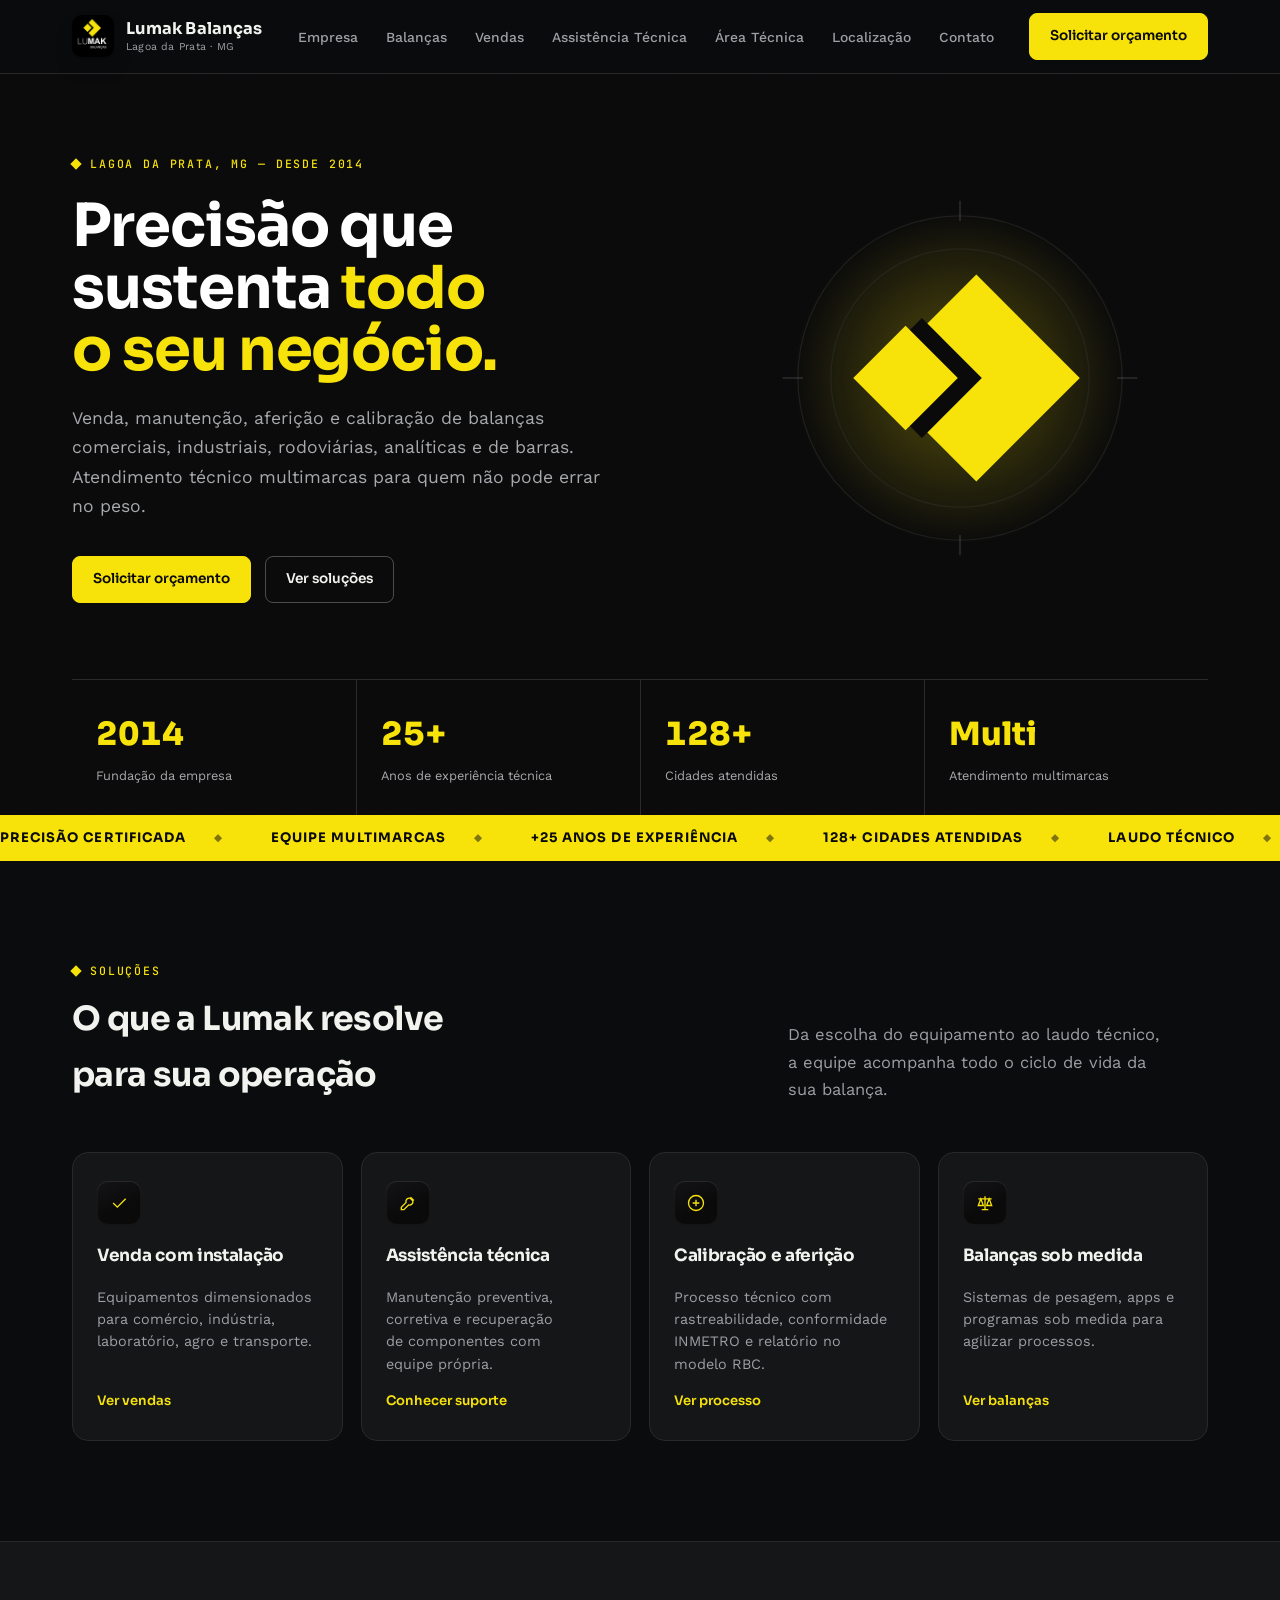
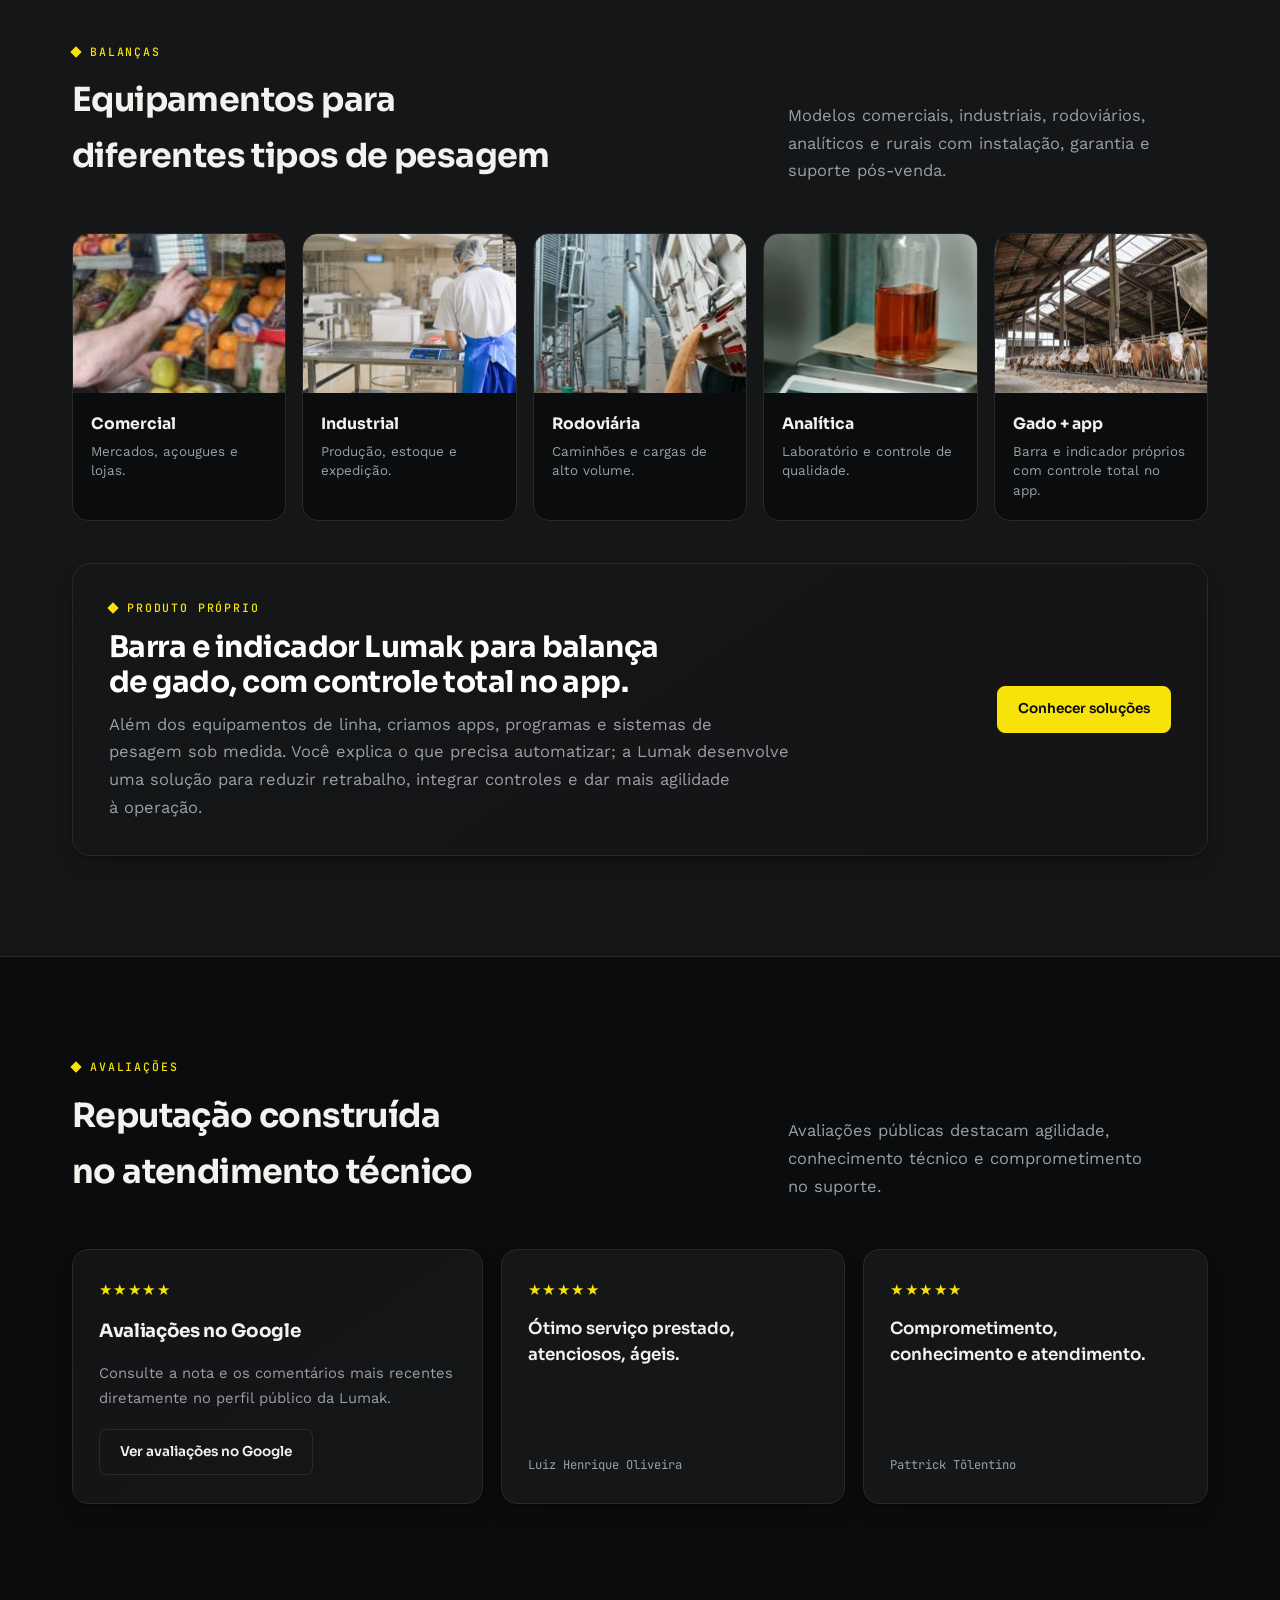
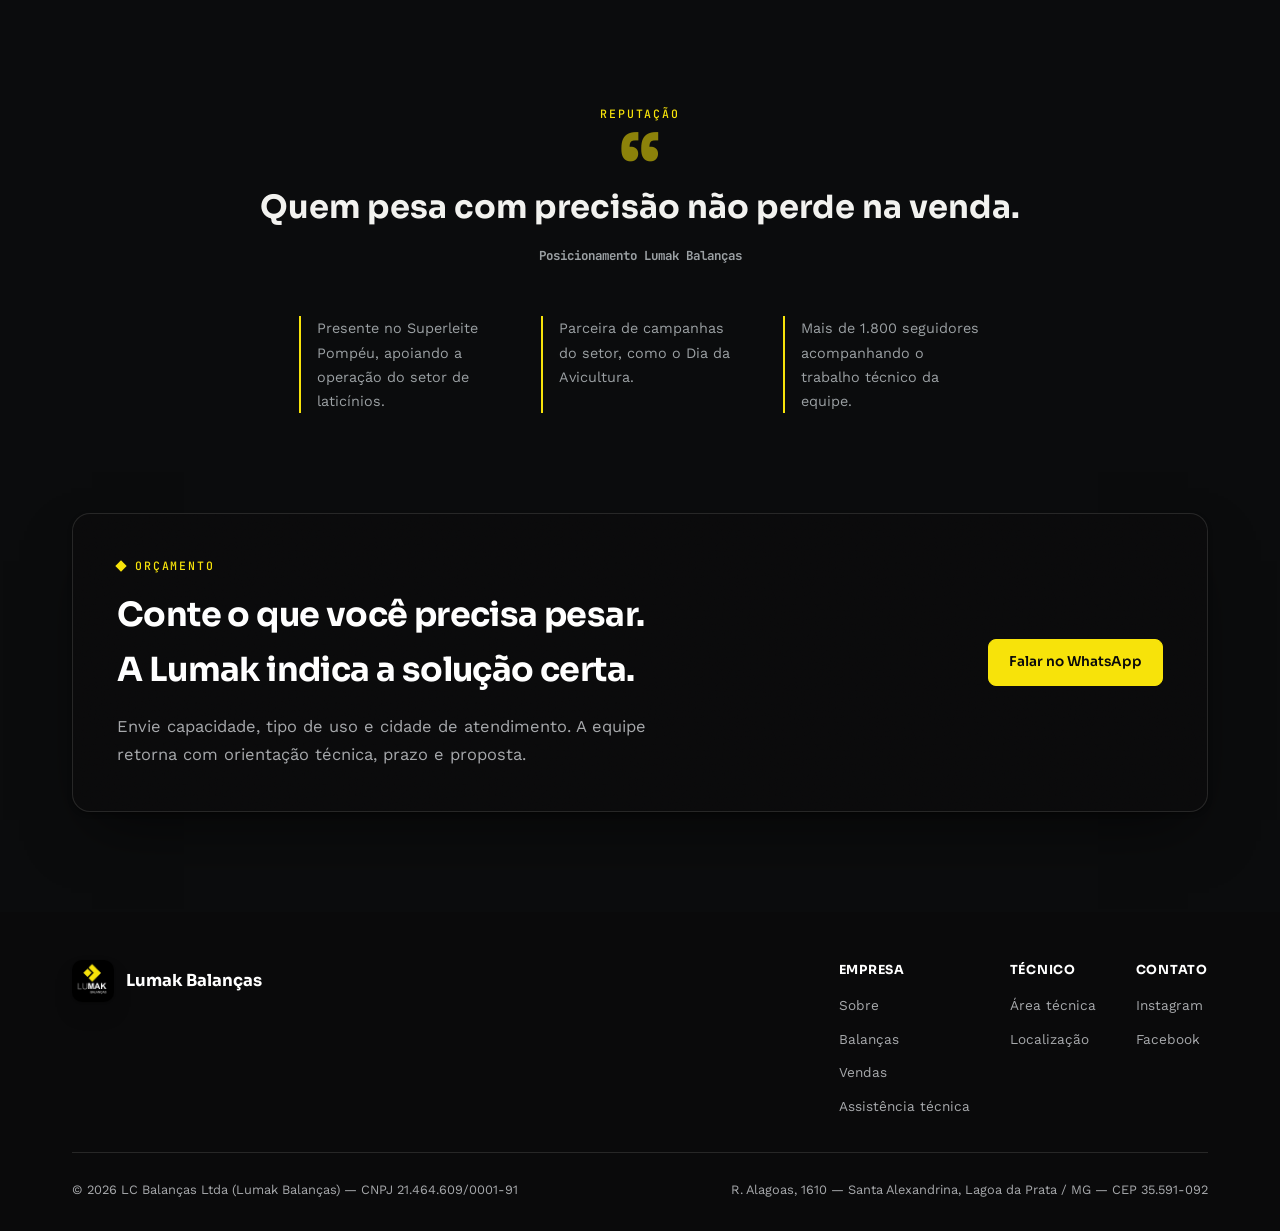
==== index.html @ 2cc25a33 "Initial Lumak website" ====
<!DOCTYPE html>
<html lang="pt-BR">
<head>
<meta charset="UTF-8">
<meta name="viewport" content="width=device-width, initial-scale=1">
<title>Lumak Balanças — Venda e assistência técnica</title>
<meta name="description" content="Venda, manutenção, aferição e calibração de balanças comerciais, industriais, rodoviárias e analíticas. Equipe multimarcas com mais de 25 anos de experiência técnica.">
<link rel="canonical" href="https://lumakbalancas.com/">
<meta property="og:type" content="website">
<meta property="og:title" content="Lumak Balanças — Venda e assistência técnica">
<meta property="og:description" content="Balanças comerciais, industriais, rodoviárias, analíticas e de barras com venda, manutenção, aferição e calibração em Lagoa da Prata e região.">
<meta property="og:image" content="https://lumakbalancas.com/assets/img/logo.jpg">
<link rel="preconnect" href="https://fonts.googleapis.com">
<link rel="preconnect" href="https://fonts.gstatic.com" crossorigin>
<link href="https://fonts.googleapis.com/css2?family=Sora:wght@500;600;700;800&family=Work+Sans:wght@400;500;600&family=JetBrains+Mono:wght@400;500&display=swap" rel="stylesheet">
<link rel="icon" type="image/png" sizes="32x32" href="assets/img/favicon-32.png">
<link rel="apple-touch-icon" sizes="180x180" href="assets/img/favicon-180.png">
<link rel="stylesheet" href="assets/css/style.css">
<script type="application/ld+json">
{
  "@context": "https://schema.org",
  "@type": "LocalBusiness",
  "name": "Lumak Balanças",
  "legalName": "LC Balanças Ltda",
  "url": "https://lumakbalancas.com/",
  "image": "https://lumakbalancas.com/assets/img/logo.jpg",
  "telephone": "+55-37-3261-6321",
  "email": "atendimento@lumakbalancas.com",
  "address": {
    "@type": "PostalAddress",
    "streetAddress": "Rua Alagoas, 1610",
    "addressLocality": "Lagoa da Prata",
    "addressRegion": "MG",
    "postalCode": "35591-092",
    "addressCountry": "BR"
  },
  "areaServed": "Minas Gerais",
  "sameAs": [
    "https://www.instagram.com/lumakbalancas/",
    "https://www.facebook.com/lumakbalancas/"
  ]
}
</script>
</head>
<body>
<header>
  <div class="nav-row">
    <a class="brand" href="index.html">
      <span class="logo-badge"><img src="assets/img/logo.jpg" alt="Logo Lumak Balanças"></span>
      <span class="brand-text">Lumak Balanças<small>Lagoa da Prata · MG</small></span>
    </a>
    <nav><ul>
      <li><a href="empresa.html">Empresa</a></li>
      <li><a href="balancas.html">Balanças</a></li>
      <li><a href="vendas.html">Vendas</a></li>
      <li><a href="assistencia-tecnica.html">Assistência Técnica</a></li>
      <li><a href="area-tecnica.html">Área Técnica</a></li>
      <li><a href="localizacao.html">Localização</a></li>
      <li><a href="contato.html">Contato</a></li>
    </ul></nav>
    <a class="btn btn-yellow" href="https://wa.me/5537999948194?text=Ol%C3%A1%2C%20gostaria%20de%20solicitar%20um%20or%C3%A7amento%20com%20a%20Lumak%20Balan%C3%A7as." target="_blank" rel="noopener">Solicitar orçamento</a>
    <button type="button" class="navtoggle" id="navtoggle" aria-label="Abrir menu" aria-expanded="false"><span></span><span></span><span></span></button>
  </div>
  <div class="mobile-panel" id="mobilePanel">
    <ul>
      <li><a href="empresa.html">Empresa</a></li>
      <li><a href="balancas.html">Balanças</a></li>
      <li><a href="vendas.html">Vendas</a></li>
      <li><a href="assistencia-tecnica.html">Assistência Técnica</a></li>
      <li><a href="area-tecnica.html">Área Técnica</a></li>
      <li><a href="localizacao.html">Localização</a></li>
      <li><a href="contato.html">Contato</a></li>
      <li><a class="btn btn-yellow" href="https://wa.me/5537999948194?text=Ol%C3%A1%2C%20gostaria%20de%20solicitar%20um%20or%C3%A7amento%20com%20a%20Lumak%20Balan%C3%A7as." target="_blank" rel="noopener">Solicitar orçamento</a></li>
    </ul>
  </div>
</header>
<main>
<section class="hero">
    <div class="wrap hero-grid">
      <div class="reveal in">
        <div class="eyebrow on-black"><span class="chip"></span>Lagoa da Prata, MG — desde 2014</div>
        <h1>Precisão que sustenta <span class="accent">todo o seu negócio.</span></h1>
        <p>Venda, manutenção, aferição e calibração de balanças comerciais, industriais, rodoviárias, analíticas e de barras. Atendimento técnico multimarcas para quem não pode errar no peso.</p>
        <div class="hero-actions">
          <a class="btn btn-yellow" href="https://wa.me/5537999948194?text=Ol%C3%A1%2C%20gostaria%20de%20solicitar%20um%20or%C3%A7amento%20com%20a%20Lumak%20Balan%C3%A7as." target="_blank" rel="noopener">Solicitar orçamento</a>
          <a class="btn btn-ghost-invert" href="#solucoes">Ver soluções</a>
        </div>
      </div>
      <div class="hero-mark reveal in" aria-hidden="true">
        <svg viewBox="0 0 300 300" xmlns="http://www.w3.org/2000/svg">
          <g class="rot" opacity="0.5">
            <circle cx="150" cy="150" r="128" fill="none" stroke="rgba(242,242,239,0.16)" stroke-width="1"/>
            <circle cx="150" cy="150" r="102" fill="none" stroke="rgba(242,242,239,0.1)" stroke-width="1"/>
            <g stroke="rgba(242,242,239,0.35)" stroke-width="1">
              <line x1="150" y1="10" x2="150" y2="26"/>
              <line x1="150" y1="274" x2="150" y2="290"/>
              <line x1="10" y1="150" x2="26" y2="150"/>
              <line x1="274" y1="150" x2="290" y2="150"/>
            </g>
          </g>
          <g transform="translate(150,150) scale(0.86)">
            <g transform="translate(15,0) rotate(45) translate(-67.15,-67.15)">
              <rect width="134.3" height="134.3" fill="var(--brand-yellow)"/>
            </g>
            <g transform="translate(-35,0) rotate(45) translate(-38.9,-38.9)">
              <rect width="77.8" height="77.8" fill="var(--brand-black)"/>
            </g>
            <g transform="translate(-50,0) rotate(45) translate(-33.95,-33.95)">
              <rect width="67.9" height="67.9" fill="var(--brand-yellow)"/>
            </g>
          </g>
        </svg>
      </div>
    </div>
    <div class="wrap">
      <div class="stat-strip reveal in stagger">
        <div><div class="stat-num mono" data-count="2014" data-format="year">2014</div><div class="stat-label">Fundação da empresa</div></div>
        <div><div class="stat-num mono"><span data-count="25">25</span>+</div><div class="stat-label">Anos de experiência técnica</div></div>
        <div><div class="stat-num mono"><span data-count="128">128</span>+</div><div class="stat-label">Cidades atendidas</div></div>
        <div><div class="stat-num mono">Multi</div><div class="stat-label">Atendimento multimarcas</div></div>
      </div>
    </div>
  </section>
<div class="ticker-wrap" aria-hidden="true">
    <div class="ticker-track">
      <span>Precisão certificada</span><span>Equipe multimarcas</span><span>+25 anos de experiência</span><span>128+ cidades atendidas</span><span>Laudo técnico</span>
      <span>Precisão certificada</span><span>Equipe multimarcas</span><span>+25 anos de experiência</span><span>128+ cidades atendidas</span><span>Laudo técnico</span>
    </div>
  </div>

<section class="home-services" id="solucoes">
    <div class="wrap">
      <div class="section-head reveal">
        <div>
          <div class="eyebrow"><span class="chip"></span>Soluções</div>
          <h2>O que a Lumak resolve para sua operação</h2>
        </div>
        <p>Da escolha do equipamento ao laudo técnico, a equipe acompanha todo o ciclo de vida da sua balança.</p>
      </div>
      <div class="solution-grid stagger">
        <a class="solution-card reveal" style="--i:0" href="vendas.html">
          <div class="icon-tile"><svg viewBox="0 0 24 24" fill="none" stroke="currentColor" stroke-width="1.6"><path d="M5 12l5 5L20 7"/></svg></div>
          <h3>Venda com instalação</h3>
          <p>Equipamentos dimensionados para comércio, indústria, laboratório, agro e transporte.</p>
          <span>Ver vendas</span>
        </a>
        <a class="solution-card reveal" style="--i:1" href="assistencia-tecnica.html">
          <div class="icon-tile"><svg viewBox="0 0 24 24" fill="none" stroke="currentColor" stroke-width="1.6"><path d="M14.7 6.3a4 4 0 00-5 5L4 17v3h3l5.7-5.7a4 4 0 005-5z"/><path d="M15 5l4 4"/></svg></div>
          <h3>Assistência técnica</h3>
          <p>Manutenção preventiva, corretiva e recuperação de componentes com equipe própria.</p>
          <span>Conhecer suporte</span>
        </a>
        <a class="solution-card reveal" style="--i:2" href="area-tecnica.html">
          <div class="icon-tile"><svg viewBox="0 0 24 24" fill="none" stroke="currentColor" stroke-width="1.6"><circle cx="12" cy="12" r="9"/><path d="M8 12h8M12 8v8"/></svg></div>
          <h3>Calibração e aferição</h3>
          <p>Processo técnico com rastreabilidade, conformidade INMETRO e relatório no modelo RBC.</p>
          <span>Ver processo</span>
        </a>
        <a class="solution-card reveal" style="--i:3" href="balancas.html">
          <div class="icon-tile"><svg viewBox="0 0 24 24" fill="none" stroke="currentColor" stroke-width="1.6"><path d="M4 7h16M7 7l-3 8h6L7 7zm10 0l-3 8h6l-3-8z"/><path d="M12 4v16M8 20h8"/></svg></div>
          <h3>Balanças sob medida</h3>
          <p>Sistemas de pesagem, apps e programas sob medida para agilizar processos.</p>
          <span>Ver balanças</span>
        </a>
      </div>
    </div>
  </section>

  <section class="featured-home">
    <div class="wrap">
      <div class="section-head reveal">
        <div>
          <div class="eyebrow"><span class="chip"></span>Balanças</div>
          <h2>Equipamentos para diferentes tipos de pesagem</h2>
        </div>
        <p>Modelos comerciais, industriais, rodoviários, analíticos e rurais com instalação, garantia e suporte pós-venda.</p>
      </div>
      <div class="home-product-grid stagger">
        <a class="mini-product reveal" style="--i:0" href="balancas.html">
          <img src="assets/img/thumb-comercial.jpg" alt="Balança comercial em uso">
          <strong>Comercial</strong>
          <span>Mercados, açougues e lojas.</span>
        </a>
        <a class="mini-product reveal" style="--i:1" href="balancas.html">
          <img src="assets/img/thumb-industrial.jpg" alt="Balança industrial em linha de produção">
          <strong>Industrial</strong>
          <span>Produção, estoque e expedição.</span>
        </a>
        <a class="mini-product reveal" style="--i:2" href="balancas.html">
          <img src="assets/img/thumb-rodoviaria.jpg" alt="Caminhão em área de pesagem">
          <strong>Rodoviária</strong>
          <span>Caminhões e cargas de alto volume.</span>
        </a>
        <a class="mini-product reveal" style="--i:3" href="balancas.html">
          <img src="assets/img/thumb-analitica.jpg" alt="Balança analítica de precisão em laboratório">
          <strong>Analítica</strong>
          <span>Laboratório e controle de qualidade.</span>
        </a>
        <a class="mini-product reveal" style="--i:4" href="balancas.html">
          <img src="assets/img/thumb-pecuaria.jpg" alt="Curral com gado para manejo de pesagem">
          <strong>Gado + app</strong>
          <span>Barra e indicador próprios com controle total no app.</span>
        </a>
      </div>
      <div class="custom-callout reveal">
        <div>
          <div class="eyebrow"><span class="chip"></span>Produto próprio</div>
          <h3>Barra e indicador Lumak para balança de gado, com controle total no app.</h3>
          <p>Além dos equipamentos de linha, criamos apps, programas e sistemas de pesagem sob medida. Você explica o que precisa automatizar; a Lumak desenvolve uma solução para reduzir retrabalho, integrar controles e dar mais agilidade à operação.</p>
        </div>
        <a class="btn btn-yellow" href="balancas.html">Conhecer soluções</a>
      </div>
    </div>
  </section>

  <section class="reviews" id="avaliacoes">
    <div class="wrap">
      <div class="section-head reveal">
        <div>
          <div class="eyebrow"><span class="chip"></span>Avaliações</div>
          <h2>Reputação construída no atendimento técnico</h2>
        </div>
        <p>Avaliações públicas destacam agilidade, conhecimento técnico e comprometimento no suporte.</p>
      </div>
      <div class="review-grid stagger">
        <article class="review-card review-summary reveal" style="--i:0">
          <div class="stars" role="img" aria-label="Cinco estrelas">★★★★★</div>
          <h3>Avaliações no Google</h3>
          <p>Consulte a nota e os comentários mais recentes diretamente no perfil público da Lumak.</p>
          <a class="btn btn-ghost" href="https://www.google.com/search?q=lumak+balan%C3%A7as#lrd=0x94b379552a706595:0x15a1034eb6c19353,1,,,," target="_blank" rel="noopener">Ver avaliações no Google</a>
        </article>
        <article class="review-card reveal" style="--i:1">
          <div class="stars" aria-hidden="true">★★★★★</div>
          <blockquote>Ótimo serviço prestado, atenciosos, ágeis.</blockquote>
          <cite>Luiz Henrique Oliveira</cite>
        </article>
        <article class="review-card reveal" style="--i:2">
          <div class="stars" aria-hidden="true">★★★★★</div>
          <blockquote>Comprometimento, conhecimento e atendimento.</blockquote>
          <cite>Pattrick Tôlentino</cite>
        </article>
      </div>
    </div>
  </section>

  <section class="proof">
    <div class="wrap reveal">
      <div class="eyebrow centered">Reputação</div>
      <span class="quote-mark">&ldquo;</span>
      <blockquote>Quem pesa com precisão não perde na venda.<cite>Posicionamento Lumak Balanças</cite></blockquote>
      <div class="proof-facts">
        <div>Presente no Superleite Pompéu, apoiando a operação do setor de laticínios.</div>
        <div>Parceira de campanhas do setor, como o Dia da Avicultura.</div>
        <div>Mais de 1.800 seguidores acompanhando o trabalho técnico da equipe.</div>
      </div>
    </div>
  </section>

  <section class="home-cta">
    <div class="wrap">
      <div class="cta-panel reveal">
        <div>
          <div class="eyebrow on-black"><span class="chip"></span>Orçamento</div>
          <h2>Conte o que você precisa pesar. A Lumak indica a solução certa.</h2>
          <p>Envie capacidade, tipo de uso e cidade de atendimento. A equipe retorna com orientação técnica, prazo e proposta.</p>
        </div>
        <a class="btn btn-yellow" href="https://wa.me/5537999948194?text=Ol%C3%A1%2C%20gostaria%20de%20solicitar%20um%20or%C3%A7amento%20com%20a%20Lumak%20Balan%C3%A7as." target="_blank" rel="noopener">Falar no WhatsApp</a>
      </div>
    </div>
  </section>
</main>
<footer>
  <div class="wrap">
    <div class="foot-top">
      <div class="foot-brand">
        <span class="logo-badge"><img src="assets/img/logo.jpg" alt="Logo Lumak Balanças"></span>
        <span>Lumak Balanças</span>
      </div>
      <div class="foot-links">
        <div><strong>Empresa</strong><a href="empresa.html">Sobre</a><a href="balancas.html">Balanças</a><a href="vendas.html">Vendas</a><a href="assistencia-tecnica.html">Assistência técnica</a></div>
        <div><strong>Técnico</strong><a href="area-tecnica.html">Área técnica</a><a href="localizacao.html">Localização</a></div>
        <div><strong>Contato</strong><a href="https://www.instagram.com/lumakbalancas/" target="_blank" rel="noopener">Instagram</a><a href="https://www.facebook.com/lumakbalancas/" target="_blank" rel="noopener">Facebook</a></div>
      </div>
    </div>
    <div class="foot-row">
      <span>© 2026 LC Balanças Ltda (Lumak Balanças) — CNPJ 21.464.609/0001-91</span>
      <span>R. Alagoas, 1610 — Santa Alexandrina, Lagoa da Prata / MG — CEP 35.591-092</span>
    </div>
  </div>
</footer>
<script src="assets/js/main.js"></script>
</body>
</html>
---- assets/css/style.css ----
:root{
    --bg:#0B0C0D;
    --surface:#151618;
    --ink:#F2F2EF;
    --muted:#9BA0A3;
    --line:#28292B;
    --yellow-ink:#F7E30A;
    --brand-black:#0A0A0B;
    --brand-black-2:#141416;
    --brand-black-3:#1C1D20;
    --brand-yellow:#F7E30A;
    --on-black:#F2F2EF;
    --on-black-muted:#A7A9AC;
    --ok:#6FC796;
    --shadow: 0 1px 2px rgba(0,0,0,0.3), 0 12px 28px -14px rgba(0,0,0,0.5);
    --shadow-lg: 0 2px 4px rgba(0,0,0,0.35), 0 28px 60px -20px rgba(0,0,0,0.6);
    color-scheme: dark;
  }
  /* Tema fixo em escuro por escolha de marca — não adapta ao modo claro do sistema. */
  *{box-sizing:border-box;}
  html{ scroll-behavior:smooth; }
  body{ margin:0; background:var(--bg); color:var(--ink); font-family:"Work Sans",Arial,sans-serif; font-size:16.5px; line-height:1.68; -webkit-font-smoothing:antialiased; text-rendering:optimizeLegibility; }
  h1,h2,h3{ font-family:"Sora",Arial,sans-serif; font-weight:700; margin:0; text-wrap:balance; letter-spacing:-0.018em; }
  p{ text-wrap:pretty; }
  a{ color:inherit; }
  img{ max-width:100%; display:block; }
  ::selection{ background:var(--brand-yellow); color:var(--brand-black); }
  :focus-visible{ outline:2px solid var(--brand-yellow); outline-offset:3px; border-radius:2px; }
  ::-webkit-scrollbar{ width:11px; height:11px; }
  ::-webkit-scrollbar-track{ background:var(--bg); }
  ::-webkit-scrollbar-thumb{ background:var(--line); border-radius:999px; border:2.5px solid var(--bg); }
  ::-webkit-scrollbar-thumb:hover{ background:var(--muted); }
  html{ scrollbar-color:var(--line) var(--bg); scrollbar-width:thin; }
  .wrap{ max-width:1200px; margin:0 auto; padding:0 32px; }
  .mono{ font-family:"JetBrains Mono",monospace; font-variant-numeric:tabular-nums; }
  .eyebrow{ font-family:"JetBrains Mono"; font-size:0.72rem; letter-spacing:0.16em; text-transform:uppercase; color:var(--yellow-ink); font-weight:500; display:flex; align-items:center; gap:10px; }
  .eyebrow.on-black{ color:var(--brand-yellow); }
  .eyebrow .chip{ width:8px; height:8px; background:currentColor; transform:rotate(45deg); display:inline-block; flex:none; }
  section[id]{ scroll-margin-top:88px; }

  /* reveal-on-scroll */
  .reveal{ opacity:0; transform:translateY(22px); transition:opacity .7s cubic-bezier(.16,.8,.24,1), transform .7s cubic-bezier(.16,.8,.24,1); }
  .reveal.in{ opacity:1; transform:none; }
  .stagger > *{ transition-delay:calc(var(--i,0) * 70ms); }
  @media (prefers-reduced-motion: reduce){
    html{ scroll-behavior:auto; }
    .reveal{ opacity:1; transform:none; transition:none; }
  }

  .icon-tile{ width:44px; height:44px; border-radius:11px; background:linear-gradient(155deg, var(--brand-black-2), var(--brand-black) 60%); box-shadow:inset 0 1px 0 rgba(255,255,255,0.06), inset 0 0 0 1px rgba(255,255,255,0.04); display:flex; align-items:center; justify-content:center; flex:none; transition:transform .25s cubic-bezier(.16,.8,.24,1), box-shadow .25s ease; }
  .icon-tile svg{ width:20px; height:20px; color:var(--brand-yellow); }
  .icon-tile.on-black{ background:rgba(247,227,10,0.13); }
  .icon-tile.on-black svg{ color:var(--brand-yellow); }

  .logo-badge{ width:42px; height:42px; border-radius:10px; background:var(--brand-black); display:flex; align-items:center; justify-content:center; flex:none; overflow:hidden; box-shadow:var(--shadow); }
  .logo-badge img{ width:100%; height:100%; object-fit:cover; }

  header{ position:sticky; top:0; z-index:50; background:color-mix(in srgb, var(--bg) 86%, transparent); backdrop-filter: blur(12px); border-bottom:1px solid var(--line); }
  .nav-row{ display:flex; align-items:center; justify-content:space-between; padding:13px 32px; max-width:1200px; margin:0 auto; gap:24px; }
  .brand{ display:flex; align-items:center; gap:12px; text-decoration:none; }
  .brand-text{ font-family:"Sora"; font-weight:700; font-size:1.02rem; letter-spacing:0.005em; color:var(--ink); line-height:1.15; }
  .brand-text small{ display:block; font-family:"Work Sans"; font-weight:400; font-size:0.66rem; color:var(--muted); letter-spacing:0.02em; margin-top:2px; }
  nav ul{ list-style:none; display:flex; gap:28px; margin:0; padding:0; }
  nav a{ text-decoration:none; font-size:0.87rem; font-weight:500; color:var(--muted); position:relative; padding:4px 0; }
  nav a::after{ content:""; position:absolute; left:0; right:100%; bottom:0; height:1.5px; background:var(--brand-yellow); transition:right .25s cubic-bezier(.16,.8,.24,1); }
  nav a:hover{ color:var(--ink); }
  nav a:hover::after{ right:0; }
  nav a[aria-current="page"]{ color:var(--ink); }
  nav a[aria-current="page"]::after{ right:0; }
  .btn{ position:relative; font-family:"Sora"; font-weight:600; font-size:0.85rem; padding:11px 20px; border-radius:8px; border:1px solid var(--brand-black); background:var(--brand-black); color:var(--brand-yellow); text-decoration:none; display:inline-flex; align-items:center; gap:8px; overflow:hidden; transition:transform .2s cubic-bezier(.16,.8,.24,1), box-shadow .2s ease, filter .2s ease; }
  .btn:hover{ filter:brightness(1.15); box-shadow:var(--shadow-lg); transform:translateY(-1px); }
  .btn:active{ transform:translateY(0) scale(0.97); }
  .btn-yellow{ background:var(--brand-yellow); border-color:var(--brand-yellow); color:var(--brand-black); }
  .btn-yellow:hover{ filter:brightness(1.04); }
  .btn-ghost{ background:transparent; color:var(--ink); border-color:var(--line); }
  .btn-ghost:hover{ border-color:var(--muted); background:transparent; box-shadow:none; transform:none; }
  .btn-ghost-invert{ background:transparent; color:var(--on-black); border-color:rgba(242,242,239,0.28); }
  .btn-ghost-invert:hover{ border-color:var(--on-black); background:rgba(242,242,239,0.06); color:var(--on-black); box-shadow:none; }
  .navtoggle{ display:none; background:none; border:1px solid var(--line); border-radius:8px; padding:9px 10px; cursor:pointer; }
  .navtoggle span{ display:block; width:18px; height:1.5px; background:var(--ink); margin:4px 0; transition:transform .25s ease, opacity .25s ease; }
  .mobile-panel{ display:none; }

  /* hero */
  .hero{ background:var(--brand-black); color:var(--on-black); padding:80px 0 0; position:relative; overflow:hidden; }
  .hero::before{
    content:""; position:absolute; inset:0; opacity:0.05; mix-blend-mode:overlay; pointer-events:none;
    background-image:url("data:image/svg+xml,%3Csvg xmlns='http://www.w3.org/2000/svg' width='140' height='140'%3E%3Cfilter id='n'%3E%3CfeTurbulence type='fractalNoise' baseFrequency='0.85' numOctaves='2' stitchTiles='stitch'/%3E%3C/filter%3E%3Crect width='100%25' height='100%25' filter='url(%23n)'/%3E%3C/svg%3E");
  }
  .hero-grid{ display:grid; grid-template-columns:1.08fr 0.92fr; gap:56px; align-items:center; position:relative; z-index:2; }
  .hero h1{ color:#fff; font-size:clamp(2.4rem,4.8vw,3.7rem); line-height:1.05; margin:22px 0 22px; max-width:15ch; }
  .hero h1 .accent{ color:var(--brand-yellow); }
  .hero p{ max-width:50ch; color:var(--on-black-muted); font-size:1.1rem; }
  .hero-actions{ display:flex; gap:14px; margin-top:34px; flex-wrap:wrap; }

  .hero-mark{ position:relative; display:flex; align-items:center; justify-content:center; min-height:340px; }
  .hero-mark::before{
    content:""; position:absolute; width:70%; aspect-ratio:1; border-radius:50%;
    background:radial-gradient(circle, color-mix(in srgb, var(--brand-yellow) 32%, transparent) 0%, transparent 68%);
    filter:blur(6px);
  }
  .hero-mark svg{ position:relative; width:100%; max-width:380px; height:auto; }
  .hero-mark .rot{ animation:spin 90s linear infinite; transform-origin:150px 150px; }
  @media (prefers-reduced-motion: reduce){ .hero-mark .rot{ animation:none; } }
  @keyframes spin{ to{ transform:rotate(360deg); } }

  .stat-strip{ position:relative; z-index:2; display:grid; grid-template-columns:repeat(4,1fr); border-top:1px solid rgba(242,242,239,0.14); margin-top:76px; }
  .stat-strip > div{ padding:28px 24px; border-left:1px solid rgba(242,242,239,0.14); }
  .stat-strip > div:first-child{ border-left:none; }
  .stat-num{ font-family:"Sora"; font-size:2rem; font-weight:800; color:var(--brand-yellow); }
  .stat-label{ font-size:0.8rem; color:var(--on-black-muted); margin-top:4px; }

  /* ticker */
  .ticker-wrap{ background:var(--brand-yellow); overflow:hidden; padding:12px 0; }
  .ticker-track{ display:flex; gap:48px; width:max-content; animation:ticker 32s linear infinite; }
  @media (prefers-reduced-motion: reduce){ .ticker-track{ animation:none; } }
  @keyframes ticker{ from{ transform:translateX(0); } to{ transform:translateX(-50%); } }
  .ticker-track span{ font-family:"Sora"; font-weight:700; font-size:0.82rem; letter-spacing:0.08em; text-transform:uppercase; color:var(--brand-black); white-space:nowrap; display:flex; align-items:center; gap:14px; }
  .ticker-track span::after{ content:"◆"; font-size:0.6rem; opacity:0.5; margin-left:14px; }

  section{ padding:100px 0; }
  .section-head{ display:flex; justify-content:space-between; align-items:flex-end; gap:24px; margin-bottom:48px; flex-wrap:wrap; }
  .section-head-flush{ margin-bottom:0; }
  .section-head h1, .section-head h2{ font-size:clamp(1.7rem,2.6vw,2.15rem); margin-top:12px; max-width:20ch; }
  .section-head p{ color:var(--muted); max-width:42ch; margin:0; }
  .page-title{ font-size:1.9rem; margin-top:14px; }
  .page-title-lg{ font-size:2rem; margin-top:14px; }
  .page-lead{ color:var(--muted); margin-top:14px; max-width:42ch; }
  .page-lead-wide{ max-width:44ch; }
  .company-lead{ color:var(--muted); font-size:1.05rem; max-width:60ch; }
  .company-lead + .company-lead{ margin-top:16px; }
  .btn-full{ width:100%; justify-content:center; }
  .contact-card .btn-full{ margin-top:20px; }
  .eyebrow.centered{ justify-content:center; }
  .tech-product{ margin-top:64px; }
  .tech-product h3{ color:#fff; font-family:"Sora"; font-size:1.4rem; margin:14px 0 12px; }
  .tech-product p{ color:var(--on-black-muted); max-width:56ch; margin-bottom:28px; }
  .form-intro h3{ font-size:1.5rem; margin-top:14px; }
  .form-intro p{ color:var(--muted); margin-top:12px; max-width:40ch; }

  .home-services{ background:var(--bg); }
  .solution-grid{ display:grid; grid-template-columns:repeat(4,1fr); gap:18px; }
  .solution-card{ background:var(--surface); border:1px solid var(--line); border-radius:16px; padding:28px 24px; min-height:252px; text-decoration:none; display:flex; flex-direction:column; gap:15px; transition:transform .3s cubic-bezier(.16,.8,.24,1), border-color .3s ease, box-shadow .3s ease, background .3s ease; }
  .solution-card:hover{ transform:translateY(-5px); border-color:rgba(247,227,10,0.42); box-shadow:var(--shadow-lg); background:color-mix(in srgb, var(--brand-yellow) 4%, var(--surface)); }
  .solution-card:hover .icon-tile{ transform:scale(1.08) rotate(-4deg); }
  .solution-card h3{ font-size:1.06rem; margin-top:2px; }
  .solution-card p{ color:var(--muted); font-size:0.9rem; line-height:1.55; margin:0; flex:1; }
  .solution-card span{ color:var(--yellow-ink); font-family:"Sora"; font-weight:600; font-size:0.82rem; }

  .featured-home{ background:var(--surface); border-top:1px solid var(--line); border-bottom:1px solid var(--line); }
  .home-product-grid{ display:grid; grid-template-columns:repeat(5,1fr); gap:16px; }
  .mini-product{ background:var(--bg); border:1px solid var(--line); border-radius:16px; overflow:hidden; text-decoration:none; display:flex; flex-direction:column; min-height:252px; transition:transform .3s cubic-bezier(.16,.8,.24,1), border-color .3s ease, box-shadow .3s ease; }
  .mini-product:hover{ transform:translateY(-5px); border-color:rgba(247,227,10,0.42); box-shadow:var(--shadow-lg); }
  .mini-product img{ aspect-ratio:4/3; width:100%; object-fit:cover; transition:transform .4s cubic-bezier(.16,.8,.24,1); }
  .mini-product:hover img{ transform:scale(1.05); }
  .mini-product strong{ font-family:"Sora"; font-size:0.98rem; padding:18px 18px 4px; }
  .mini-product span{ color:var(--muted); font-size:0.84rem; line-height:1.45; padding:0 18px 20px; }

  .custom-callout{ margin-top:42px; background:linear-gradient(145deg, var(--surface), var(--brand-black-2)); border:1px solid var(--line); border-radius:18px; padding:34px 36px; display:flex; align-items:center; justify-content:space-between; gap:32px; box-shadow:var(--shadow); }
  .custom-callout h2, .custom-callout h3{ color:#fff; font-size:clamp(1.35rem,2.4vw,1.85rem); line-height:1.2; max-width:24ch; margin:12px 0 10px; }
  .custom-callout p{ color:var(--muted); max-width:68ch; margin:0; }
  .custom-callout .btn{ flex:none; }
  .custom-callout.on-dark{ border-color:rgba(242,242,239,0.12); background:linear-gradient(145deg, var(--brand-black-2), var(--brand-black-3)); }
  .custom-callout.on-dark p{ color:var(--on-black-muted); }
  .product-callout{ margin-top:56px; }

  .reviews{ background:var(--bg); }
  .review-grid{ display:grid; grid-template-columns:1.12fr 0.94fr 0.94fr; gap:18px; align-items:stretch; }
  .review-card{ background:var(--surface); border:1px solid var(--line); border-radius:16px; padding:28px 26px; display:flex; flex-direction:column; gap:14px; min-height:248px; box-shadow:var(--shadow); }
  .review-summary{ background:linear-gradient(145deg, var(--brand-black-2), var(--surface)); }
  .stars{ color:var(--brand-yellow); font-family:"JetBrains Mono"; letter-spacing:0.1em; font-size:0.92rem; }
  .review-card h3{ font-size:1.15rem; }
  .review-card p{ color:var(--muted); font-size:0.92rem; margin:0; flex:1; }
  .review-card blockquote{ margin:0; max-width:none; font-family:"Sora"; font-size:1.05rem; line-height:1.55; font-weight:600; }
  .review-card cite{ color:var(--muted); font-style:normal; font-family:"JetBrains Mono"; font-size:0.76rem; margin-top:auto; }
  .review-card .btn{ align-self:flex-start; margin-top:4px; }

  .home-cta{ padding-top:0; }
  .cta-panel{ background:var(--brand-black); border:1px solid rgba(242,242,239,0.12); border-radius:18px; padding:42px 44px; color:var(--on-black); display:flex; align-items:center; justify-content:space-between; gap:32px; position:relative; overflow:hidden; box-shadow:var(--shadow-lg); }
  .cta-panel::before{
    content:""; position:absolute; inset:0; opacity:0.05; mix-blend-mode:overlay; pointer-events:none;
    background-image:url("data:image/svg+xml,%3Csvg xmlns='http://www.w3.org/2000/svg' width='140' height='140'%3E%3Cfilter id='n'%3E%3CfeTurbulence type='fractalNoise' baseFrequency='0.85' numOctaves='2' stitchTiles='stitch'/%3E%3C/filter%3E%3Crect width='100%25' height='100%25' filter='url(%23n)'/%3E%3C/svg%3E");
  }
  .cta-panel > *{ position:relative; z-index:2; }
  .cta-panel div{ max-width:58ch; }
  .cta-panel h2{ color:#fff; font-size:clamp(1.5rem,2.6vw,2.15rem); margin-top:12px; max-width:22ch; }
  .cta-panel p{ color:var(--on-black-muted); margin:14px 0 0; max-width:56ch; }
  .cta-panel .btn{ flex:none; }

  .empresa-grid{ display:grid; grid-template-columns:0.8fr 1.2fr; gap:56px; }
  .fact-list{ border-top:1px solid var(--line); }
  .fact-row{ display:flex; justify-content:space-between; gap:16px; padding:17px 0; border-bottom:1px solid var(--line); font-size:0.95rem; transition:padding-left .25s ease; }
  .fact-row:hover{ padding-left:6px; }
  .fact-row span:first-child{ color:var(--muted); }
  .fact-row span:last-child{ font-weight:600; text-align:right; }

  .company-hero{ background:var(--brand-black); color:var(--on-black); padding:82px 0 0; position:relative; overflow:hidden; }
  .company-hero::before{
    content:""; position:absolute; inset:0; opacity:0.045; mix-blend-mode:overlay; pointer-events:none;
    background-image:url("data:image/svg+xml,%3Csvg xmlns='http://www.w3.org/2000/svg' width='140' height='140'%3E%3Cfilter id='n'%3E%3CfeTurbulence type='fractalNoise' baseFrequency='0.85' numOctaves='2' stitchTiles='stitch'/%3E%3C/filter%3E%3Crect width='100%25' height='100%25' filter='url(%23n)'/%3E%3C/svg%3E");
  }
  .company-hero-grid{ display:grid; grid-template-columns:1fr 0.92fr; gap:64px; align-items:center; position:relative; z-index:2; }
  .company-hero-copy h1{ color:#fff; font-size:clamp(2.25rem,4.5vw,3.65rem); line-height:1.05; max-width:13ch; margin:22px 0; }
  .company-hero-copy p{ color:var(--on-black-muted); font-size:1.08rem; max-width:54ch; margin:0; }
  .company-figure{ position:relative; min-height:420px; border-radius:18px; overflow:hidden; border:1px solid rgba(242,242,239,0.12); box-shadow:var(--shadow-lg); }
  .company-figure img{ width:100%; height:100%; min-height:420px; object-fit:cover; filter:saturate(0.95) contrast(1.06); }
  .company-figure::after{ content:""; position:absolute; inset:0; background:linear-gradient(180deg, transparent 42%, rgba(10,10,11,0.78)); pointer-events:none; }
  .company-badge{ position:absolute; left:24px; right:24px; bottom:22px; z-index:2; display:flex; align-items:flex-end; justify-content:space-between; gap:18px; border-top:1px solid rgba(242,242,239,0.22); padding-top:18px; }
  .company-badge span{ color:var(--brand-yellow); font-size:0.82rem; }
  .company-badge strong{ color:#fff; font-family:"Sora"; font-size:1.05rem; text-align:right; }
  .company-metrics{ position:relative; z-index:2; display:grid; grid-template-columns:repeat(4,1fr); border-top:1px solid rgba(242,242,239,0.14); margin-top:76px; }
  .company-metrics > div{ padding:28px 24px; border-left:1px solid rgba(242,242,239,0.14); }
  .company-metrics > div:first-child{ border-left:none; }
  .company-metrics strong{ display:block; font-family:"Sora"; font-size:2rem; line-height:1; color:var(--brand-yellow); }
  .company-metrics span{ display:block; color:var(--on-black-muted); font-size:0.82rem; line-height:1.45; margin-top:9px; max-width:20ch; }

  .company-story{ background:var(--bg); }
  .company-story-grid{ display:grid; grid-template-columns:1fr 0.82fr; gap:72px; align-items:start; }
  .company-story h2, .company-difference h2{ font-size:clamp(1.75rem,3vw,2.35rem); line-height:1.18; max-width:17ch; margin:14px 0 22px; }
  .company-story p{ color:var(--muted); max-width:62ch; font-size:1.02rem; margin:0; }
  .company-story p + p{ margin-top:18px; }
  .company-readout{ background:var(--surface); border:1px solid var(--line); border-radius:16px; padding:28px 30px; box-shadow:var(--shadow); }
  .company-readout .readout-row{ border-color:var(--line); }
  .company-readout .readout-row span:first-child{ color:var(--muted); }
  .company-readout .readout-row span:last-child{ color:var(--ink); text-align:right; }

  .company-process{ background:var(--surface); border-top:1px solid var(--line); border-bottom:1px solid var(--line); }
  .process-line{ display:grid; grid-template-columns:repeat(4,1fr); gap:1px; background:var(--line); border:1px solid var(--line); border-radius:16px; overflow:hidden; }
  .process-step{ background:var(--surface); padding:30px 26px; min-height:218px; transition:background .3s ease; }
  .process-step:hover{ background:color-mix(in srgb, var(--brand-yellow) 5%, var(--surface)); }
  .process-step span{ font-family:"JetBrains Mono"; color:var(--yellow-ink); font-size:0.78rem; }
  .process-step h3{ font-size:1.04rem; margin:18px 0 8px; }
  .process-step p{ color:var(--muted); font-size:0.9rem; line-height:1.55; margin:0; }

  .company-difference{ background:var(--bg); }
  .company-difference-grid{ display:grid; grid-template-columns:0.92fr 1.08fr; gap:64px; align-items:center; }
  .company-photo{ border-radius:18px; overflow:hidden; border:1px solid var(--line); box-shadow:var(--shadow-lg); }
  .company-photo img{ width:100%; aspect-ratio:4/3; height:auto; object-fit:cover; }
  .difference-list{ border-top:1px solid var(--line); margin-top:30px; }
  .difference-list div{ display:grid; grid-template-columns:42px 0.65fr 1fr; gap:18px; align-items:start; padding:22px 0; border-bottom:1px solid var(--line); }
  .difference-list span{ font-family:"JetBrains Mono"; color:var(--yellow-ink); font-size:0.78rem; }
  .difference-list strong{ font-family:"Sora"; font-size:1rem; line-height:1.35; }
  .difference-list p{ color:var(--muted); font-size:0.9rem; line-height:1.55; margin:0; }
  .company-product{ background:var(--bg); padding-top:0; }

  .product-grid{ display:grid; grid-template-columns:repeat(5,1fr); gap:16px; }
  .product-card{ background:var(--surface); border:1px solid var(--line); border-radius:16px; padding:26px 22px 24px; display:flex; flex-direction:column; gap:14px; min-height:216px; transition:transform .3s cubic-bezier(.16,.8,.24,1), box-shadow .3s ease, border-color .3s ease; }
  .product-card:hover{ transform:translateY(-5px); box-shadow:var(--shadow-lg); border-color:transparent; }
  .product-card h3{ font-size:1.02rem; font-family:"Sora"; }
  .product-card p{ color:var(--muted); font-size:0.86rem; margin:0; flex:1; }
  .product-card .go{ font-size:0.8rem; font-weight:600; display:inline-flex; align-items:center; gap:6px; color:var(--ink); background:none; border:none; padding:0; font-family:inherit; cursor:pointer; }
  .product-card .go svg{ width:14px; height:14px; transition:transform .25s ease; }

  .modal-overlay{ position:fixed; inset:0; z-index:200; background:rgba(0,0,0,0.6); display:flex; align-items:center; justify-content:center; padding:24px; }
  .modal-overlay[hidden]{ display:none; }
  .modal-card{ position:relative; background:var(--surface); border:1px solid var(--line); border-radius:20px; padding:40px; max-width:460px; width:100%; box-shadow:var(--shadow-lg); animation:modalIn .25s cubic-bezier(.16,.8,.24,1); }
  @keyframes modalIn{ from{ opacity:0; transform:translateY(14px) scale(0.98); } to{ opacity:1; transform:none; } }
  @media (prefers-reduced-motion: reduce){ .modal-card{ animation:none; } }
  .modal-close{ position:absolute; top:16px; right:16px; width:32px; height:32px; border-radius:8px; border:1px solid var(--line); background:transparent; color:var(--muted); font-size:1.3rem; line-height:1; cursor:pointer; display:flex; align-items:center; justify-content:center; transition:border-color .2s ease, color .2s ease; }
  .modal-close:hover{ border-color:var(--brand-yellow); color:var(--ink); }
  .modal-card h3{ font-family:"Sora"; font-size:1.35rem; margin:16px 0 12px; padding-right:16px; }
  .modal-card p{ color:var(--muted); font-size:0.98rem; line-height:1.6; margin:0 0 24px; }
  .product-card:hover .go svg{ transform:translateX(4px); }
  .product-card.has-thumb{ padding:0 0 24px; }
  .product-thumb{ aspect-ratio:4/3; overflow:hidden; border-radius:16px 16px 0 0; margin-bottom:2px; }
  .product-thumb img{ width:100%; height:100%; object-fit:cover; display:block; transition:transform .4s cubic-bezier(.16,.8,.24,1); }
  .product-card.has-thumb:hover .product-thumb img{ transform:scale(1.05); }
  .product-card.has-thumb h3, .product-card.has-thumb p, .product-card.has-thumb .go{ margin-left:22px; margin-right:22px; }
  .product-card.has-thumb .go{ margin-bottom:2px; }

  .segments{ background:var(--surface); border-top:1px solid var(--line); border-bottom:1px solid var(--line); }
  .segment-grid{ display:grid; grid-template-columns:repeat(4,1fr); gap:1px; background:var(--line); }
  .segment-item{ background:var(--surface); padding:38px 26px; text-align:left; transition:background .3s ease; }
  .segment-item:hover{ background:color-mix(in srgb, var(--brand-yellow) 6%, var(--surface)); }
  .segment-item:hover .icon-tile, .assist-card:hover .icon-tile, .sale-card:hover .icon-tile{ transform:scale(1.08) rotate(-4deg); }
  .segment-item h3{ font-size:1.05rem; margin:16px 0 8px; }
  .segment-item p{ color:var(--muted); font-size:0.9rem; margin:0; }

  .assist-grid{ display:grid; grid-template-columns:repeat(3,1fr); gap:22px; }
  .assist-card{ border:1px solid var(--line); border-radius:16px; padding:30px 26px; background:var(--surface); transition:transform .3s cubic-bezier(.16,.8,.24,1), box-shadow .3s ease; }
  .assist-card:hover{ transform:translateY(-5px); box-shadow:var(--shadow-lg); }
  .assist-card h3{ font-size:1.08rem; margin:16px 0 8px; }
  .assist-card p{ color:var(--muted); font-size:0.92rem; margin:0; }

  .support-hero{ background:var(--brand-black); color:var(--on-black); padding:82px 0 0; position:relative; overflow:hidden; }
  .support-hero::before{
    content:""; position:absolute; inset:0; opacity:0.045; mix-blend-mode:overlay; pointer-events:none;
    background-image:url("data:image/svg+xml,%3Csvg xmlns='http://www.w3.org/2000/svg' width='140' height='140'%3E%3Cfilter id='n'%3E%3CfeTurbulence type='fractalNoise' baseFrequency='0.85' numOctaves='2' stitchTiles='stitch'/%3E%3C/filter%3E%3Crect width='100%25' height='100%25' filter='url(%23n)'/%3E%3C/svg%3E");
  }
  .support-hero-grid{ display:grid; grid-template-columns:1.02fr 0.98fr; gap:64px; align-items:center; position:relative; z-index:2; }
  .support-copy h1{ color:#fff; font-size:clamp(2.2rem,4.4vw,3.55rem); line-height:1.05; max-width:14ch; margin:22px 0; }
  .support-copy p{ color:var(--on-black-muted); font-size:1.08rem; max-width:55ch; margin:0; }
  .support-panel{ position:relative; min-height:420px; border-radius:18px; overflow:hidden; border:1px solid rgba(242,242,239,0.12); box-shadow:var(--shadow-lg); background:var(--brand-black-2); }
  .support-panel img{ width:100%; height:100%; min-height:420px; object-fit:cover; filter:saturate(0.96) contrast(1.06); }
  .support-panel::after{ content:""; position:absolute; inset:0; background:linear-gradient(180deg, transparent 38%, rgba(10,10,11,0.82)); pointer-events:none; }
  .support-status{ position:absolute; left:24px; right:24px; bottom:22px; z-index:2; display:flex; align-items:flex-end; justify-content:space-between; gap:18px; border-top:1px solid rgba(242,242,239,0.22); padding-top:18px; }
  .support-status span{ color:var(--brand-yellow); font-size:0.78rem; }
  .support-status strong{ color:#fff; font-family:"Sora"; font-size:1.08rem; text-align:right; }
  .support-metrics{ position:relative; z-index:2; display:grid; grid-template-columns:repeat(4,1fr); border-top:1px solid rgba(242,242,239,0.14); margin-top:76px; }
  .support-metrics > div{ padding:28px 24px; border-left:1px solid rgba(242,242,239,0.14); }
  .support-metrics > div:first-child{ border-left:none; }
  .support-metrics strong{ display:block; font-family:"Sora"; font-size:1.5rem; line-height:1.15; color:var(--brand-yellow); }
  .support-metrics span{ display:block; color:var(--on-black-muted); font-size:0.82rem; line-height:1.45; margin-top:9px; max-width:22ch; }

  .support-services{ background:var(--bg); }
  .service-matrix{ display:grid; grid-template-columns:repeat(4,1fr); gap:18px; }
  .service-feature{ background:var(--surface); border:1px solid var(--line); border-radius:16px; padding:30px 26px; min-height:252px; transition:transform .3s cubic-bezier(.16,.8,.24,1), border-color .3s ease, box-shadow .3s ease, background .3s ease; }
  .service-feature:hover{ transform:translateY(-5px); border-color:rgba(247,227,10,0.42); box-shadow:var(--shadow-lg); background:color-mix(in srgb, var(--brand-yellow) 4%, var(--surface)); }
  .service-feature > span{ color:var(--yellow-ink); font-size:0.78rem; }
  .service-feature h3{ font-size:1.06rem; margin:18px 0 10px; }
  .service-feature p{ color:var(--muted); font-size:0.9rem; line-height:1.55; margin:0; }

  .support-equipment{ background:var(--surface); border-top:1px solid var(--line); border-bottom:1px solid var(--line); }
  .support-equipment-grid{ display:grid; grid-template-columns:0.92fr 1.08fr; gap:64px; align-items:center; }
  .equipment-photo{ border-radius:18px; overflow:hidden; border:1px solid var(--line); box-shadow:var(--shadow-lg); }
  .equipment-photo img{ width:100%; aspect-ratio:4/3; height:auto; object-fit:cover; }
  .support-equipment h2{ font-size:clamp(1.75rem,3vw,2.35rem); line-height:1.18; max-width:18ch; margin:14px 0 28px; }
  .equipment-list{ display:grid; grid-template-columns:1fr 1fr; gap:16px; }
  .equipment-list div{ background:var(--bg); border:1px solid var(--line); border-radius:14px; padding:22px 20px; }
  .equipment-list strong{ display:block; font-family:"Sora"; font-size:0.98rem; margin-bottom:7px; }
  .equipment-list p{ color:var(--muted); font-size:0.86rem; line-height:1.5; margin:0; }

  .support-process{ background:var(--bg); }
  .support-form-section{ background:var(--bg); padding-top:0; }

  .tech-row{ display:grid; grid-template-columns:1fr 1fr; gap:64px; align-items:center; padding:56px 0; border-top:1px solid var(--line); }
  .tech-row:first-of-type{ border-top:none; padding-top:8px; }
  .tech-row.reverse .tech-figure{ order:-1; }
  .tech-copy .num{ font-size:0.85rem; color:var(--yellow-ink); }
  .tech-copy h3{ font-size:clamp(1.3rem,2vw,1.6rem); margin:14px 0 14px; }
  .tech-copy p{ color:var(--muted); font-size:1rem; max-width:46ch; }
  .tech-list{ list-style:none; margin:22px 0 0; padding:0; display:flex; flex-direction:column; gap:11px; }
  .tech-list li{ display:flex; gap:10px; font-size:0.92rem; color:var(--ink); align-items:flex-start; }
  .tech-list svg{ width:16px; height:16px; color:var(--ok); flex:none; margin-top:3px; }
  .tech-figure{ background:var(--surface); border:1px solid var(--line); border-radius:22px; padding:40px; display:flex; align-items:center; justify-content:center; min-height:260px; position:relative; overflow:hidden; box-shadow:var(--shadow); }
  .tech-figure::before{ content:""; position:absolute; inset:0; background-image:radial-gradient(var(--line) 1px, transparent 1px); background-size:24px 24px; mask-image:radial-gradient(circle, #000 55%, transparent 85%); }
  .tech-figure .icon-wrap{ position:relative; z-index:2; width:112px; height:112px; border-radius:26px; background:var(--brand-black); display:flex; align-items:center; justify-content:center; box-shadow:var(--shadow-lg); }
  .tech-figure .icon-wrap svg{ width:46px; height:46px; color:var(--brand-yellow); }
  .tech-figure.has-photo{ padding:0; min-height:0; aspect-ratio:4/3; display:block; }
  .tech-figure.has-photo::before{ display:none; }
  .tech-figure img{ position:relative; z-index:2; width:100%; height:100%; object-fit:cover; border-radius:22px; display:block; }
  .photo-credit{ position:absolute; z-index:3; right:14px; bottom:12px; font-family:"JetBrains Mono"; font-size:0.62rem; letter-spacing:0.03em; color:#fff; background:rgba(10,10,11,0.45); padding:3px 8px; border-radius:999px; }

  .tech-form-wrap{ background:var(--surface); border:1px solid var(--line); border-radius:22px; padding:48px; margin-top:16px; box-shadow:var(--shadow-lg); }
  .tech-form-grid{ display:grid; grid-template-columns:0.85fr 1.15fr; gap:56px; align-items:start; }
  .tech-form-grid .fact-list{ margin-top:28px; }
  .field{ display:flex; flex-direction:column; gap:7px; margin-bottom:18px; }
  .field label{ font-family:"JetBrains Mono"; font-size:0.68rem; text-transform:uppercase; letter-spacing:0.06em; color:var(--muted); }
  .field input, .field textarea{ border:1px solid var(--line); border-radius:10px; padding:12px 14px; font-family:"Work Sans"; font-size:0.95rem; background:var(--bg); color:var(--ink); transition:border-color .2s ease, box-shadow .2s ease; }
  .field input:focus, .field textarea:focus{ outline:none; border-color:var(--brand-yellow); box-shadow:0 0 0 3px color-mix(in srgb, var(--brand-yellow) 25%, transparent); }
  .field textarea{ resize:vertical; min-height:112px; font-family:"Work Sans"; }
  .field-row-2{ display:grid; grid-template-columns:1fr 1fr; gap:16px; }
  .tech-success{ grid-column:1 / -1; text-align:center; padding:20px 0 8px; }
  .tech-success .icon-tile{ margin:0 auto 18px; width:52px; height:52px; border-radius:14px; }
  .tech-success .icon-tile svg{ width:24px; height:24px; }
  .tech-success h3{ font-size:1.2rem; margin-bottom:8px; }
  .tech-success p{ color:var(--muted); font-size:0.92rem; margin:0; }

  .tecnica{ background:var(--brand-black); color:var(--on-black); position:relative; }
  .tecnica::before{
    content:""; position:absolute; inset:0; opacity:0.045; mix-blend-mode:overlay; pointer-events:none;
    background-image:url("data:image/svg+xml,%3Csvg xmlns='http://www.w3.org/2000/svg' width='140' height='140'%3E%3Cfilter id='n'%3E%3CfeTurbulence type='fractalNoise' baseFrequency='0.85' numOctaves='2' stitchTiles='stitch'/%3E%3C/filter%3E%3Crect width='100%25' height='100%25' filter='url(%23n)'/%3E%3C/svg%3E");
  }
  .tecnica .wrap{ position:relative; z-index:2; }
  .tecnica .section-head p{ color:var(--on-black-muted); }
  .tecnica .section-head h2{ color:#fff; }
  .steps{ display:grid; grid-template-columns:repeat(4,1fr); gap:1px; background:rgba(242,242,239,0.1); border:1px solid rgba(242,242,239,0.1); border-radius:16px; overflow:hidden; margin-bottom:24px; }
  .step{ background:var(--brand-black-2); padding:28px 24px; transition:background .3s ease; }
  .step:hover{ background:var(--brand-black-3); }
  .step .step-num{ font-family:"JetBrains Mono"; color:var(--brand-yellow); font-size:0.85rem; }
  .step h3{ color:#fff; font-size:1rem; margin:14px 0 8px; font-family:"Sora"; }
  .step p{ color:var(--on-black-muted); font-size:0.85rem; margin:0; }
  .panel-grid{ display:grid; grid-template-columns:1.1fr 0.9fr; gap:24px; margin-top:24px; }
  .info-cards{ display:grid; grid-template-columns:1fr 1fr; gap:16px; }
  .info-cards-3{ display:grid; grid-template-columns:repeat(3,1fr); gap:16px; }
  .info-card{ background:var(--brand-black-2); border:1px solid rgba(242,242,239,0.1); border-radius:14px; padding:24px 22px; transition:border-color .3s ease, background .3s ease; }
  .info-card:hover{ border-color:rgba(247,227,10,0.4); background:var(--brand-black-3); }
  .info-card h3{ color:#fff; font-size:0.98rem; margin-bottom:6px; font-family:"Sora"; }
  .info-card p{ color:var(--on-black-muted); font-size:0.85rem; margin:0; }
  .readout-panel{ background:var(--brand-black-2); border:1px solid rgba(242,242,239,0.1); border-radius:14px; padding:28px; }
  .readout-panel .eyebrow{ margin-bottom:20px; }
  .readout-row{ display:flex; justify-content:space-between; padding:14px 0; border-bottom:1px solid rgba(242,242,239,0.1); font-size:0.9rem; }
  .readout-row:last-child{ border-bottom:none; }
  .readout-row span:first-child{ color:var(--on-black-muted); }
  .readout-row span:last-child{ font-family:"JetBrains Mono"; color:#fff; }

  .sale-grid{ display:grid; grid-template-columns:repeat(4,1fr); gap:16px; margin-bottom:56px; }
  .sale-card{ border:1px solid var(--line); border-radius:14px; padding:24px 22px; background:var(--surface); transition:transform .3s cubic-bezier(.16,.8,.24,1), box-shadow .3s ease; }
  .sale-card:hover{ transform:translateY(-4px); box-shadow:var(--shadow); }
  .sale-card h3{ font-size:0.98rem; margin:14px 0 6px; }
  .sale-card p{ color:var(--muted); font-size:0.86rem; margin:0; }

  .featured-label{ font-family:"Sora"; font-size:1.05rem; margin-bottom:20px; }
  .featured-row{ display:grid; grid-template-columns:repeat(3,1fr); gap:20px; margin-bottom:40px; }
  .featured-card{ border:1px solid var(--line); border-radius:16px; padding:26px 24px; background:var(--surface); display:flex; flex-direction:column; gap:12px; transition:transform .3s cubic-bezier(.16,.8,.24,1), box-shadow .3s ease, border-color .3s ease; }
  .featured-card:hover{ transform:translateY(-5px); box-shadow:var(--shadow-lg); border-color:transparent; }
  .featured-card .top-row{ display:flex; justify-content:space-between; align-items:flex-start; gap:12px; }
  .featured-photo{ position:relative; margin:-26px -24px 4px; border-radius:16px 16px 0 0; overflow:hidden; aspect-ratio:4/3; }
  .featured-photo img{ width:100%; height:100%; object-fit:cover; display:block; }
  .featured-photo .price-tag{ position:absolute; top:14px; right:14px; background:rgba(250,250,248,0.92); color:#151618; }
  .price-tag{ font-family:"JetBrains Mono"; font-size:0.66rem; letter-spacing:0.05em; text-transform:uppercase; color:var(--yellow-ink); background:color-mix(in srgb, var(--brand-yellow) 18%, transparent); padding:5px 10px; border-radius:999px; white-space:nowrap; flex:none; }
  .featured-card h3{ font-size:1.05rem; }
  .featured-card p{ color:var(--muted); font-size:0.88rem; margin:0; flex:1; }
  .featured-card .btn{ align-self:flex-start; padding:9px 16px; font-size:0.8rem; margin-top:4px; }

  .sale-cta{ background:var(--brand-black); border-radius:18px; padding:38px 40px; display:flex; justify-content:space-between; align-items:center; gap:24px; flex-wrap:wrap; position:relative; overflow:hidden; }
  .sale-cta::before{
    content:""; position:absolute; inset:0; opacity:0.05; mix-blend-mode:overlay; pointer-events:none;
    background-image:url("data:image/svg+xml,%3Csvg xmlns='http://www.w3.org/2000/svg' width='140' height='140'%3E%3Cfilter id='n'%3E%3CfeTurbulence type='fractalNoise' baseFrequency='0.85' numOctaves='2' stitchTiles='stitch'/%3E%3C/filter%3E%3Crect width='100%25' height='100%25' filter='url(%23n)'/%3E%3C/svg%3E");
  }
  .sale-cta > div{ position:relative; z-index:2; max-width:44ch; }
  .sale-cta h3{ color:#fff; font-size:1.35rem; margin-bottom:8px; }
  .sale-cta p{ color:var(--on-black-muted); font-size:0.92rem; margin:0; }
  .sale-cta .btn{ position:relative; z-index:2; flex:none; }

  .proof{ text-align:center; position:relative; }
  .proof .quote-mark{ font-family:"Sora"; font-size:5rem; font-weight:800; color:color-mix(in srgb, var(--brand-yellow) 55%, transparent); line-height:1; display:block; margin-bottom:-18px; }
  blockquote{ margin:0 auto; max-width:34ch; font-family:"Sora"; font-weight:700; font-size:clamp(1.5rem,3vw,2rem); line-height:1.32; }
  blockquote cite{ display:block; margin-top:20px; font-style:normal; font-family:"JetBrains Mono"; font-size:0.78rem; color:var(--muted); }
  .proof-facts{ display:flex; justify-content:center; gap:44px; margin-top:52px; flex-wrap:wrap; }
  .proof-facts div{ text-align:left; max-width:22ch; font-size:0.9rem; color:var(--muted); padding-left:16px; border-left:2px solid var(--brand-yellow); }

  .local-grid{ display:grid; grid-template-columns:0.9fr 1.1fr; gap:48px; align-items:center; }
  .city-tags{ display:flex; flex-wrap:wrap; gap:8px; margin-top:22px; }
  .city-tags span{ font-size:0.82rem; border:1px solid var(--line); border-radius:999px; padding:6px 13px; color:var(--muted); transition:border-color .2s ease, color .2s ease; }
  .city-tags span:hover{ border-color:var(--brand-yellow); color:var(--ink); }

  .contact{ background:var(--surface); border-top:1px solid var(--line); }
  .contact-grid{ display:grid; grid-template-columns:1fr 1fr; gap:48px; }
  .contact-card{ border:1px solid var(--line); border-radius:16px; padding:32px; background:var(--bg); box-shadow:var(--shadow); }
  .field-row{ display:flex; gap:14px; padding:17px 0; border-bottom:1px solid var(--line); align-items:flex-start; }
  .field-row:last-of-type{ border-bottom:none; }
  .field-row .icon-tile{ width:36px; height:36px; border-radius:9px; }
  .field-row .icon-tile svg{ width:16px; height:16px; }
  .field-row .label{ font-family:"JetBrains Mono"; font-size:0.68rem; text-transform:uppercase; letter-spacing:0.06em; color:var(--muted); }
  .field-row a{ text-decoration:none; }
  .field-row a:hover{ color:var(--yellow-ink); }

  footer{ background:var(--brand-black); color:var(--on-black-muted); padding:48px 0 30px; }
  .foot-top{ display:flex; justify-content:space-between; align-items:flex-start; gap:24px; flex-wrap:wrap; padding-bottom:34px; border-bottom:1px solid rgba(242,242,239,0.12); }
  .foot-brand{ display:flex; align-items:center; gap:12px; }
  .foot-brand span{ font-family:"Sora"; font-weight:700; color:#fff; }
  .foot-links{ display:flex; gap:40px; flex-wrap:wrap; }
  .foot-links div{ display:flex; flex-direction:column; gap:11px; font-size:0.85rem; }
  .foot-links a{ text-decoration:none; color:var(--on-black-muted); transition:color .2s ease; }
  .foot-links a:hover{ color:#fff; }
  .foot-links strong{ color:#fff; font-family:"Sora"; font-size:0.78rem; letter-spacing:0.06em; text-transform:uppercase; margin-bottom:2px; }
  .foot-row{ display:flex; justify-content:space-between; flex-wrap:wrap; gap:12px; font-size:0.8rem; margin-top:26px; }

  @media (max-width: 900px){
    .nav-row nav, .nav-row .btn{ display:none; }
    .navtoggle{ display:block; }
    .navtoggle.open span:nth-child(1){ transform:translateY(5.5px) rotate(45deg); }
    .navtoggle.open span:nth-child(2){ opacity:0; }
    .navtoggle.open span:nth-child(3){ transform:translateY(-5.5px) rotate(-45deg); }
    .mobile-panel{ display:block; max-height:0; overflow:hidden; transition:max-height .35s cubic-bezier(.16,.8,.24,1); border-bottom:1px solid var(--line); }
    .mobile-panel.open{ max-height:400px; }
    .mobile-panel ul{ list-style:none; margin:0; padding:14px 32px 20px; display:flex; flex-direction:column; gap:4px; }
    .mobile-panel a{ text-decoration:none; color:var(--ink); font-size:0.98rem; font-weight:500; padding:10px 0; display:block; }
    .mobile-panel .btn{ margin-top:8px; width:max-content; }
    .mobile-panel a[aria-current="page"]{ color:var(--brand-yellow); }
    .hero-grid, .empresa-grid, .company-hero-grid, .company-story-grid, .company-difference-grid, .support-hero-grid, .support-equipment-grid, .local-grid, .contact-grid, .panel-grid{ grid-template-columns:1fr; }
    .hero{ padding-top:64px; }
    .hero-mark{ min-height:220px; }
    .stat-strip{ grid-template-columns:repeat(2,1fr); }
    .stat-strip > div:nth-child(3){ border-left:none; }
    .solution-grid{ grid-template-columns:1fr 1fr; }
    .home-product-grid{ grid-template-columns:1fr 1fr; }
    .review-grid{ grid-template-columns:1fr; }
    .custom-callout{ flex-direction:column; align-items:flex-start; padding:30px 28px; }
    .company-hero{ padding-top:64px; }
    .company-figure, .company-figure img{ min-height:320px; }
    .company-metrics{ grid-template-columns:repeat(2,1fr); }
    .company-metrics > div:nth-child(3){ border-left:none; }
    .support-hero{ padding-top:64px; }
    .support-panel, .support-panel img{ min-height:320px; }
    .support-metrics{ grid-template-columns:repeat(2,1fr); }
    .support-metrics > div:nth-child(3){ border-left:none; }
    .service-matrix{ grid-template-columns:1fr 1fr; }
    .equipment-list{ grid-template-columns:1fr 1fr; }
    .process-line{ grid-template-columns:1fr 1fr; }
    .difference-list div{ grid-template-columns:38px 1fr; }
    .difference-list p{ grid-column:2; }
    .cta-panel{ flex-direction:column; align-items:flex-start; padding:34px 30px; }
    .product-grid{ grid-template-columns:1fr 1fr; }
    .sale-grid{ grid-template-columns:1fr 1fr; }
    .featured-row{ grid-template-columns:1fr; }
    .sale-cta{ flex-direction:column; align-items:flex-start; text-align:left; }
    .segment-grid{ grid-template-columns:1fr 1fr; }
    .assist-grid{ grid-template-columns:1fr; }
    .tech-row{ grid-template-columns:1fr; gap:28px; padding:40px 0; }
    .tech-row.reverse .tech-figure{ order:0; }
    .tech-figure{ min-height:180px; padding:28px; }
    .tech-form-grid{ grid-template-columns:1fr; }
    .field-row-2{ grid-template-columns:1fr; }
    .steps{ grid-template-columns:1fr 1fr; }
    .info-cards{ grid-template-columns:1fr; }
    .info-cards-3{ grid-template-columns:1fr; }
  }

  @media (max-width: 560px){
    .wrap{ padding:0 24px; }
    .nav-row{ padding:13px 24px; gap:14px; }
    .brand-text{ font-size:0.98rem; }
    .hero h1{ font-size:clamp(2.1rem,11vw,2.65rem); max-width:11ch; }
    .company-hero-copy h1{ font-size:clamp(2.1rem,11vw,2.75rem); max-width:12ch; }
    .company-hero-copy p{ font-size:1rem; }
    .support-copy h1{ font-size:clamp(2.05rem,10.5vw,2.7rem); max-width:12ch; }
    .support-copy p{ font-size:1rem; }
    .hero p{ font-size:1rem; }
    .hero-actions{ flex-direction:column; align-items:flex-start; }
    .hero-actions .btn{ width:100%; justify-content:center; }
    .company-figure, .company-figure img{ min-height:260px; }
    .support-panel, .support-panel img{ min-height:260px; }
    .company-badge{ left:18px; right:18px; bottom:18px; flex-direction:column; align-items:flex-start; }
    .company-badge strong{ text-align:left; }
    .support-status{ left:18px; right:18px; bottom:18px; flex-direction:column; align-items:flex-start; }
    .support-status strong{ text-align:left; }
    .company-metrics{ margin-top:48px; }
    .support-metrics{ margin-top:48px; }
    .company-metrics > div{ padding:22px 18px; }
    .support-metrics > div{ padding:22px 18px; }
    .company-metrics strong{ font-size:1.65rem; }
    .support-metrics strong{ font-size:1.35rem; }
    .company-story h2, .company-difference h2{ font-size:1.72rem; max-width:14ch; }
    .company-readout{ padding:24px 22px; }
    .company-readout .readout-row{ flex-direction:column; gap:4px; }
    .company-readout .readout-row span:last-child{ text-align:left; }
    .process-line{ grid-template-columns:1fr; }
    .service-matrix, .equipment-list{ grid-template-columns:1fr; }
    .service-feature{ min-height:auto; }
    .process-step{ min-height:auto; }
    .difference-list div{ grid-template-columns:1fr; gap:8px; }
    .difference-list p{ grid-column:auto; }
    .hero-mark{ min-height:185px; }
    .hero-mark svg{ max-width:290px; }
    .stat-strip{ margin-top:48px; }
    .stat-strip > div{ padding:22px 18px; }
    .stat-num{ font-size:1.65rem; }
    .stat-label{ font-size:0.76rem; }
    section{ padding:76px 0; }
    .solution-grid, .home-product-grid, .product-grid, .sale-grid, .segment-grid, .steps{ grid-template-columns:1fr; }
    .solution-card, .mini-product, .review-card{ min-height:auto; }
    .custom-callout .btn{ width:100%; justify-content:center; }
    .cta-panel .btn{ width:100%; justify-content:center; }
  }
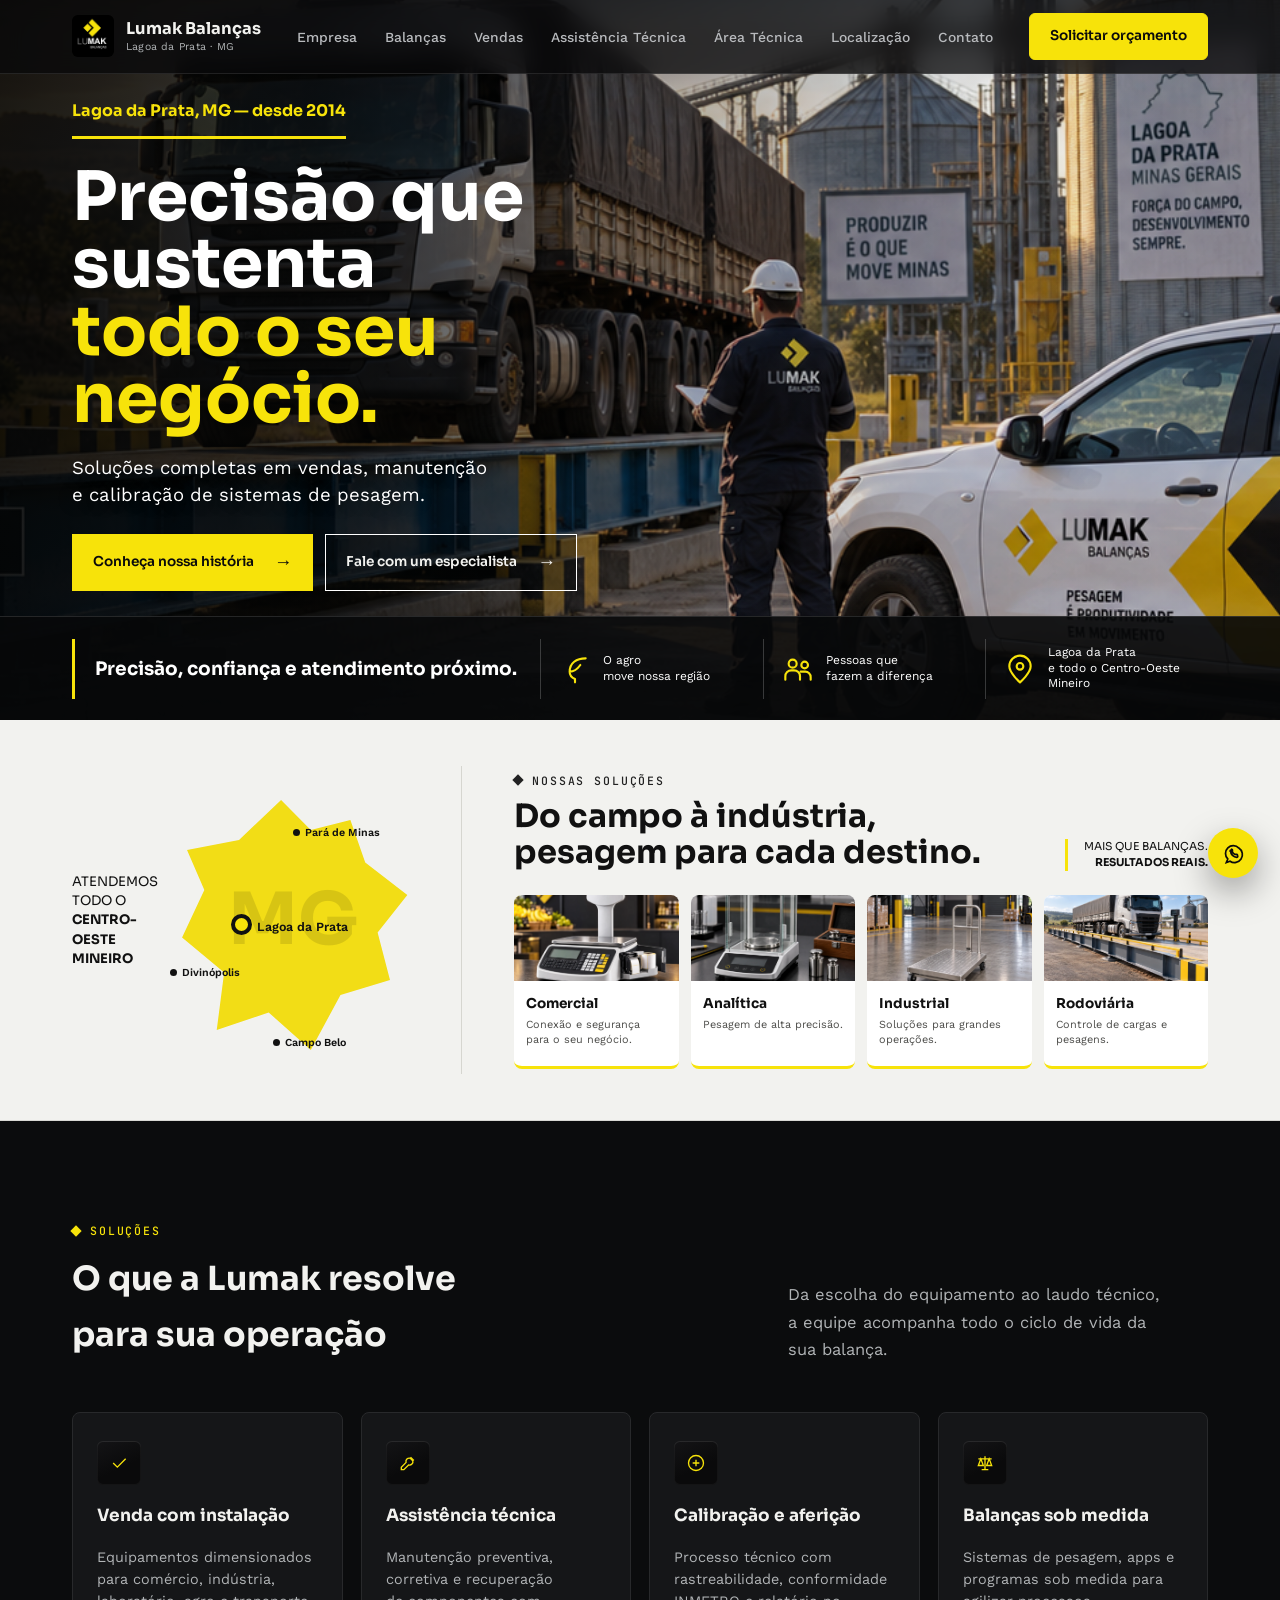
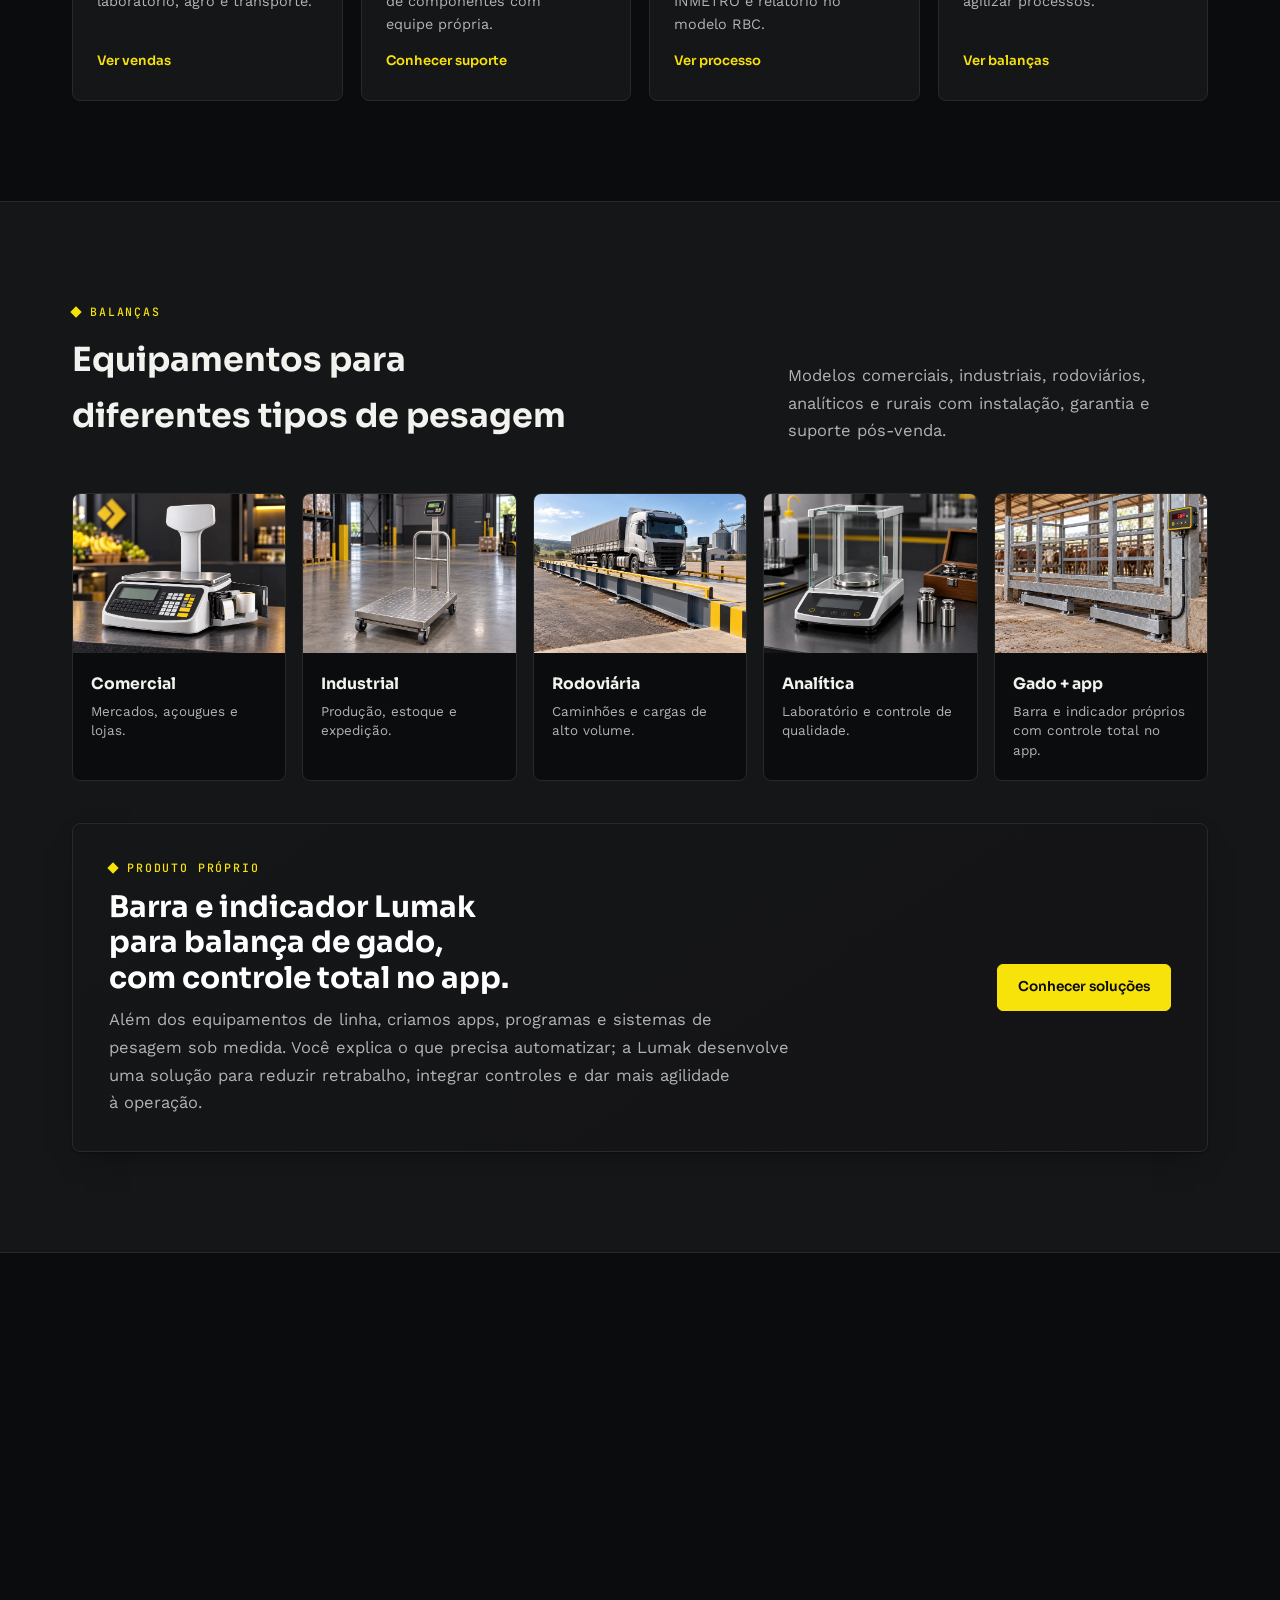
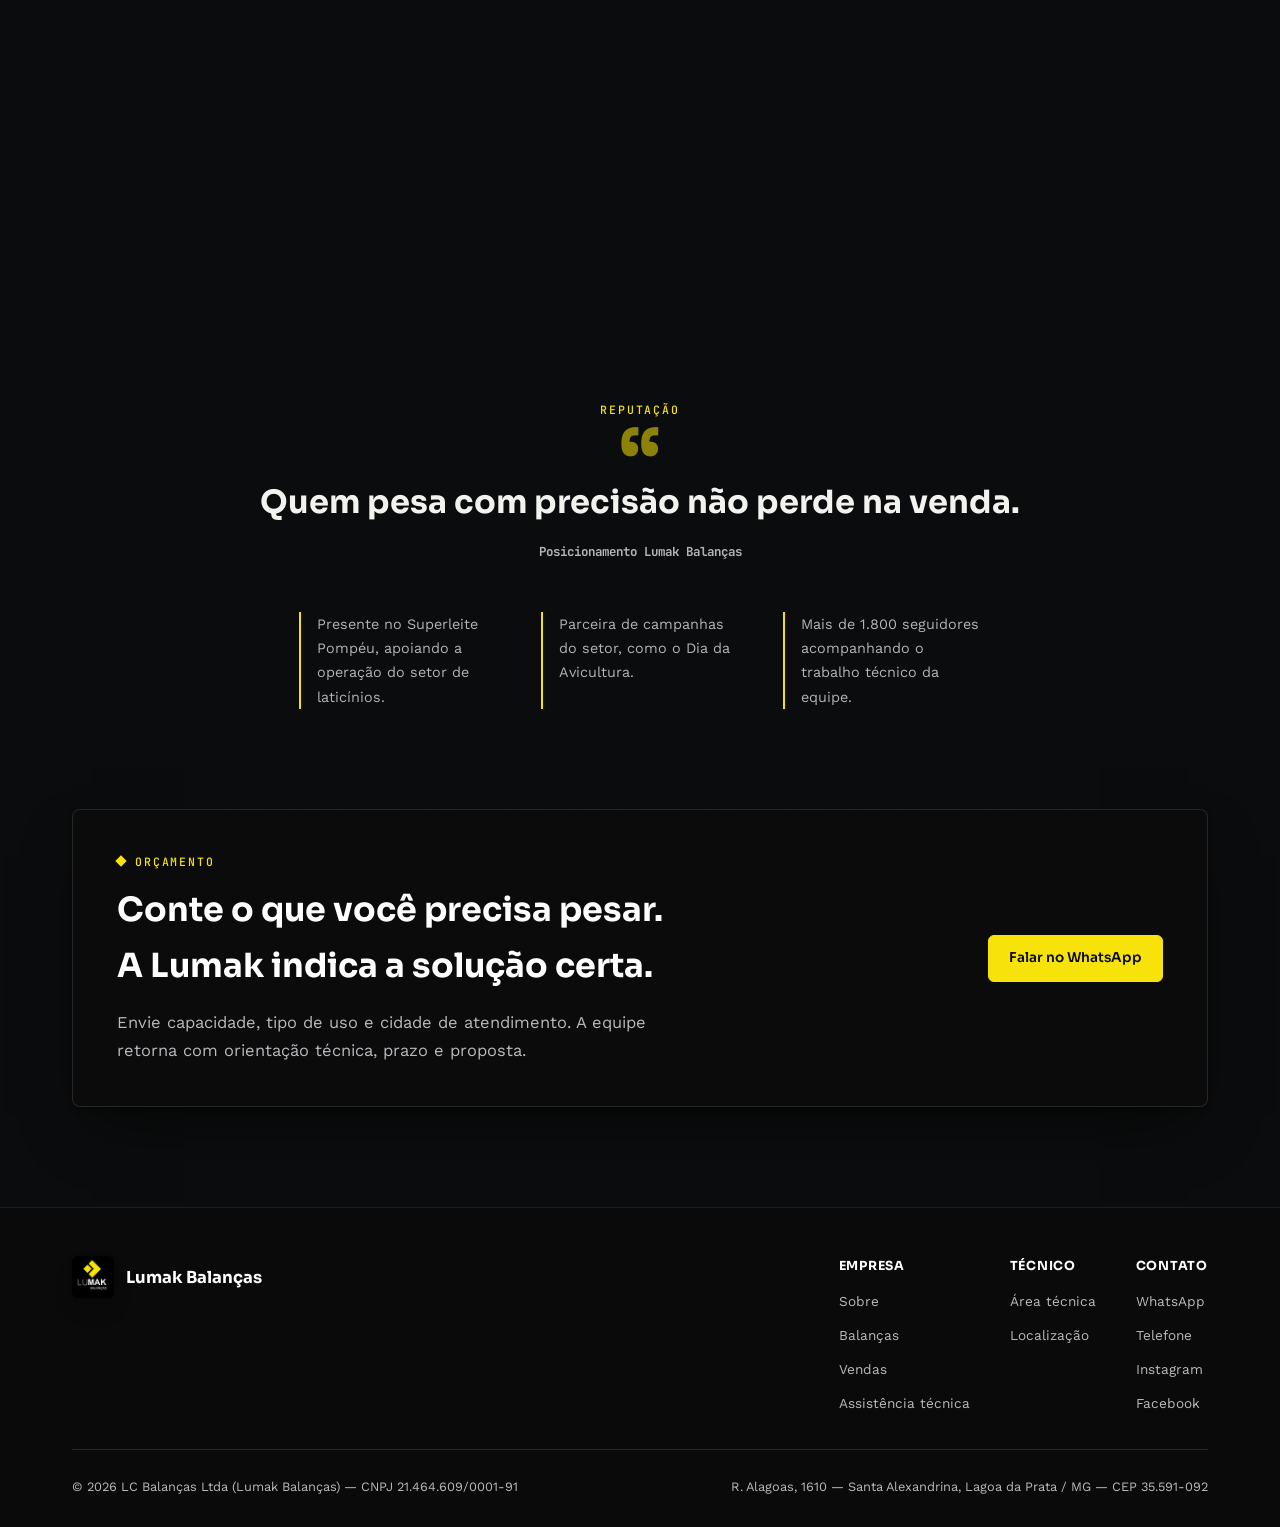
==== commit b3e45fda: "Redesenha home e páginas com fotografia real gerada e nova seção regional Substitui o mark abstrato " ====
--- a/index.html
+++ b/index.html
@@ -42,8 +42,8 @@
 }
 </script>
 </head>
-<body>
-<header>
+<body class="home-region">
+<header class="region-site-header">
   <div class="nav-row">
     <a class="brand" href="index.html">
       <span class="logo-badge"><img src="assets/img/logo.jpg" alt="Logo Lumak Balanças"></span>
@@ -75,58 +75,83 @@
   </div>
 </header>
 <main>
-<section class="hero">
-    <div class="wrap hero-grid">
-      <div class="reveal in">
-        <div class="eyebrow on-black"><span class="chip"></span>Lagoa da Prata, MG — desde 2014</div>
-        <h1>Precisão que sustenta <span class="accent">todo o seu negócio.</span></h1>
-        <p>Venda, manutenção, aferição e calibração de balanças comerciais, industriais, rodoviárias, analíticas e de barras. Atendimento técnico multimarcas para quem não pode errar no peso.</p>
-        <div class="hero-actions">
-          <a class="btn btn-yellow" href="https://wa.me/5537999948194?text=Ol%C3%A1%2C%20gostaria%20de%20solicitar%20um%20or%C3%A7amento%20com%20a%20Lumak%20Balan%C3%A7as." target="_blank" rel="noopener">Solicitar orçamento</a>
-          <a class="btn btn-ghost-invert" href="#solucoes">Ver soluções</a>
-        </div>
-      </div>
-      <div class="hero-mark reveal in" aria-hidden="true">
-        <svg viewBox="0 0 300 300" xmlns="http://www.w3.org/2000/svg">
-          <g class="rot" opacity="0.5">
-            <circle cx="150" cy="150" r="128" fill="none" stroke="rgba(242,242,239,0.16)" stroke-width="1"/>
-            <circle cx="150" cy="150" r="102" fill="none" stroke="rgba(242,242,239,0.1)" stroke-width="1"/>
-            <g stroke="rgba(242,242,239,0.35)" stroke-width="1">
-              <line x1="150" y1="10" x2="150" y2="26"/>
-              <line x1="150" y1="274" x2="150" y2="290"/>
-              <line x1="10" y1="150" x2="26" y2="150"/>
-              <line x1="274" y1="150" x2="290" y2="150"/>
-            </g>
-          </g>
-          <g transform="translate(150,150) scale(0.86)">
-            <g transform="translate(15,0) rotate(45) translate(-67.15,-67.15)">
-              <rect width="134.3" height="134.3" fill="var(--brand-yellow)"/>
-            </g>
-            <g transform="translate(-35,0) rotate(45) translate(-38.9,-38.9)">
-              <rect width="77.8" height="77.8" fill="var(--brand-black)"/>
-            </g>
-            <g transform="translate(-50,0) rotate(45) translate(-33.95,-33.95)">
-              <rect width="67.9" height="67.9" fill="var(--brand-yellow)"/>
-            </g>
-          </g>
-        </svg>
-      </div>
-    </div>
-    <div class="wrap">
-      <div class="stat-strip reveal in stagger">
-        <div><div class="stat-num mono" data-count="2014" data-format="year">2014</div><div class="stat-label">Fundação da empresa</div></div>
-        <div><div class="stat-num mono"><span data-count="25">25</span>+</div><div class="stat-label">Anos de experiência técnica</div></div>
-        <div><div class="stat-num mono"><span data-count="128">128</span>+</div><div class="stat-label">Cidades atendidas</div></div>
-        <div><div class="stat-num mono">Multi</div><div class="stat-label">Atendimento multimarcas</div></div>
-      </div>
-    </div>
-  </section>
-<div class="ticker-wrap" aria-hidden="true">
-    <div class="ticker-track">
-      <span>Precisão certificada</span><span>Equipe multimarcas</span><span>+25 anos de experiência</span><span>128+ cidades atendidas</span><span>Laudo técnico</span>
-      <span>Precisão certificada</span><span>Equipe multimarcas</span><span>+25 anos de experiência</span><span>128+ cidades atendidas</span><span>Laudo técnico</span>
-    </div>
-  </div>
+<section class="region-hero">
+  <div class="region-hero-photo" aria-hidden="true"></div>
+  <div class="wrap region-hero-inner">
+    <div class="region-hero-copy reveal in">
+      <div class="region-kicker"><strong>Lagoa da Prata, MG — desde 2014</strong></div>
+      <h1>Precisão que sustenta<br><span>todo o seu negócio.</span></h1>
+      <p>Soluções completas em vendas, manutenção<br>e calibração de sistemas de pesagem.</p>
+      <div class="region-actions">
+        <a class="btn btn-yellow" href="empresa.html">Conheça nossa história <span aria-hidden="true">→</span></a>
+        <a class="btn btn-ghost-invert" href="https://wa.me/5537999948194?text=Ol%C3%A1%2C%20gostaria%20de%20falar%20com%20um%20especialista%20da%20Lumak%20Balan%C3%A7as." target="_blank" rel="noopener">Fale com um especialista <span aria-hidden="true">→</span></a>
+      </div>
+    </div>
+  </div>
+  <div class="region-trust">
+    <div class="wrap region-trust-grid">
+      <strong>Precisão, confiança e atendimento próximo.</strong>
+      <div class="region-trust-item">
+        <svg viewBox="0 0 24 24" aria-hidden="true"><path d="M20 4c-7 0-12 3.5-12 10 0 2.5 1.6 4.5 4 5.5M8 14c2.5 0 5.5-1.5 8-5M12 19.5V22"></path></svg>
+        <span>O agro<br>move nossa região</span>
+      </div>
+      <div class="region-trust-item">
+        <svg viewBox="0 0 24 24" aria-hidden="true"><circle cx="8" cy="8" r="3"></circle><circle cx="17" cy="9" r="2.5"></circle><path d="M2.5 20v-2.5A4.5 4.5 0 0 1 7 13h2a4.5 4.5 0 0 1 4.5 4.5V20M14 14h3.5a4 4 0 0 1 4 4v2"></path></svg>
+        <span>Pessoas que<br>fazem a diferença</span>
+      </div>
+      <div class="region-trust-item">
+        <svg viewBox="0 0 24 24" aria-hidden="true"><path d="M20 10c0 5-8 12-8 12S4 15 4 10a8 8 0 1 1 16 0Z"></path><circle cx="12" cy="10" r="2.5"></circle></svg>
+        <span>Lagoa da Prata<br>e todo o Centro-Oeste Mineiro</span>
+      </div>
+    </div>
+  </div>
+</section>
+
+<section class="region-reach" aria-labelledby="region-reach-title">
+  <div class="wrap region-reach-grid">
+    <div class="region-map reveal">
+      <p>Atendemos<br>todo o<br><strong>Centro-Oeste<br>Mineiro</strong></p>
+      <div class="region-map-shape" aria-label="Lagoa da Prata, Pará de Minas, Divinópolis e Campo Belo">
+        <span class="map-city map-city-main">Lagoa da Prata</span>
+        <span class="map-city map-city-para">Pará de Minas</span>
+        <span class="map-city map-city-divinopolis">Divinópolis</span>
+        <span class="map-city map-city-campo">Campo Belo</span>
+        <strong aria-hidden="true">MG</strong>
+      </div>
+    </div>
+    <div class="region-solutions reveal">
+      <div class="region-solutions-head">
+        <div>
+          <div class="eyebrow"><span class="chip"></span>Nossas soluções</div>
+          <h2 id="region-reach-title">Do campo à indústria,<br>pesagem para cada destino.</h2>
+        </div>
+        <p>Mais que balanças.<br><strong>Resultados reais.</strong></p>
+      </div>
+      <div class="region-segment-grid">
+        <a href="balancas.html" class="region-segment">
+          <img src="assets/geradas/catalogo-comercial.webp" alt="Soluções de pesagem comercial">
+          <strong>Comercial</strong>
+          <span>Conexão e segurança para o seu negócio.</span>
+        </a>
+        <a href="balancas.html" class="region-segment">
+          <img src="assets/geradas/catalogo-analitica.webp" alt="Balança analítica de precisão">
+          <strong>Analítica</strong>
+          <span>Pesagem de alta precisão.</span>
+        </a>
+        <a href="balancas.html" class="region-segment">
+          <img src="assets/geradas/catalogo-industrial.webp" alt="Soluções de pesagem industrial">
+          <strong>Industrial</strong>
+          <span>Soluções para grandes operações.</span>
+        </a>
+        <a href="balancas.html" class="region-segment">
+          <img src="assets/geradas/catalogo-rodoviaria.webp" alt="Balança rodoviária para controle de cargas">
+          <strong>Rodoviária</strong>
+          <span>Controle de cargas e pesagens.</span>
+        </a>
+      </div>
+    </div>
+  </div>
+</section>
 
 <section class="home-services" id="solucoes">
     <div class="wrap">
@@ -177,27 +202,27 @@
       </div>
       <div class="home-product-grid stagger">
         <a class="mini-product reveal" style="--i:0" href="balancas.html">
-          <img src="assets/img/thumb-comercial.jpg" alt="Balança comercial em uso">
+          <img src="assets/geradas/catalogo-comercial.webp" alt="Balança comercial em uso">
           <strong>Comercial</strong>
           <span>Mercados, açougues e lojas.</span>
         </a>
         <a class="mini-product reveal" style="--i:1" href="balancas.html">
-          <img src="assets/img/thumb-industrial.jpg" alt="Balança industrial em linha de produção">
+          <img src="assets/geradas/catalogo-industrial.webp" alt="Balança industrial em linha de produção">
           <strong>Industrial</strong>
           <span>Produção, estoque e expedição.</span>
         </a>
         <a class="mini-product reveal" style="--i:2" href="balancas.html">
-          <img src="assets/img/thumb-rodoviaria.jpg" alt="Caminhão em área de pesagem">
+          <img src="assets/geradas/catalogo-rodoviaria.webp" alt="Caminhão em área de pesagem">
           <strong>Rodoviária</strong>
           <span>Caminhões e cargas de alto volume.</span>
         </a>
         <a class="mini-product reveal" style="--i:3" href="balancas.html">
-          <img src="assets/img/thumb-analitica.jpg" alt="Balança analítica de precisão em laboratório">
+          <img src="assets/geradas/catalogo-analitica.webp" alt="Balança analítica de precisão em laboratório">
           <strong>Analítica</strong>
           <span>Laboratório e controle de qualidade.</span>
         </a>
         <a class="mini-product reveal" style="--i:4" href="balancas.html">
-          <img src="assets/img/thumb-pecuaria.jpg" alt="Curral com gado para manejo de pesagem">
+          <img src="assets/geradas/catalogo-pecuaria.webp" alt="Sistema de pesagem para manejo de gado">
           <strong>Gado + app</strong>
           <span>Barra e indicador próprios com controle total no app.</span>
         </a>
@@ -279,7 +304,7 @@
       <div class="foot-links">
         <div><strong>Empresa</strong><a href="empresa.html">Sobre</a><a href="balancas.html">Balanças</a><a href="vendas.html">Vendas</a><a href="assistencia-tecnica.html">Assistência técnica</a></div>
         <div><strong>Técnico</strong><a href="area-tecnica.html">Área técnica</a><a href="localizacao.html">Localização</a></div>
-        <div><strong>Contato</strong><a href="https://www.instagram.com/lumakbalancas/" target="_blank" rel="noopener">Instagram</a><a href="https://www.facebook.com/lumakbalancas/" target="_blank" rel="noopener">Facebook</a></div>
+        <div><strong>Contato</strong><a href="https://wa.me/5537999948194" target="_blank" rel="noopener">WhatsApp</a><a href="tel:+553732616321">Telefone</a><a href="https://www.instagram.com/lumakbalancas/" target="_blank" rel="noopener">Instagram</a><a href="https://www.facebook.com/lumakbalancas/" target="_blank" rel="noopener">Facebook</a></div>
       </div>
     </div>
     <div class="foot-row">
--- a/assets/css/style.css
+++ b/assets/css/style.css
@@ -2,7 +2,7 @@
     --bg:#0B0C0D;
     --surface:#151618;
     --ink:#F2F2EF;
-    --muted:#9BA0A3;
+    --muted:#B1B4B6;
     --line:#28292B;
     --yellow-ink:#F7E30A;
     --brand-black:#0A0A0B;
@@ -10,7 +10,7 @@
     --brand-black-3:#1C1D20;
     --brand-yellow:#F7E30A;
     --on-black:#F2F2EF;
-    --on-black-muted:#A7A9AC;
+    --on-black-muted:#B8BABD;
     --ok:#6FC796;
     --shadow: 0 1px 2px rgba(0,0,0,0.3), 0 12px 28px -14px rgba(0,0,0,0.5);
     --shadow-lg: 0 2px 4px rgba(0,0,0,0.35), 0 28px 60px -20px rgba(0,0,0,0.6);
@@ -20,7 +20,7 @@
   *{box-sizing:border-box;}
   html{ scroll-behavior:smooth; }
   body{ margin:0; background:var(--bg); color:var(--ink); font-family:"Work Sans",Arial,sans-serif; font-size:16.5px; line-height:1.68; -webkit-font-smoothing:antialiased; text-rendering:optimizeLegibility; }
-  h1,h2,h3{ font-family:"Sora",Arial,sans-serif; font-weight:700; margin:0; text-wrap:balance; letter-spacing:-0.018em; }
+  h1,h2,h3{ font-family:"Sora",Arial,sans-serif; font-weight:700; margin:0; text-wrap:balance; letter-spacing:0; }
   p{ text-wrap:pretty; }
   a{ color:inherit; }
   img{ max-width:100%; display:block; }
@@ -242,6 +242,22 @@
   .difference-list p{ color:var(--muted); font-size:0.9rem; line-height:1.55; margin:0; }
   .company-product{ background:var(--bg); padding-top:0; }
 
+  .numbers-strip{ display:grid; grid-template-columns:repeat(3,1fr); gap:1px; background:var(--line); border:1px solid var(--line); border-radius:16px; overflow:hidden; margin-top:36px; }
+  .numbers-strip div{ background:var(--surface); padding:32px 28px; text-align:center; }
+  .numbers-strip strong{ display:block; font-family:"Sora"; font-size:2.4rem; color:var(--yellow-ink); line-height:1; }
+  .numbers-strip span{ display:block; color:var(--muted); font-size:0.88rem; margin-top:10px; }
+
+  .mv-grid{ display:grid; grid-template-columns:1fr 1fr; gap:20px; margin-top:36px; }
+  .mv-card{ background:var(--surface); border:1px solid var(--line); border-radius:16px; padding:30px 28px; }
+  .mv-card .eyebrow{ margin-bottom:14px; }
+  .mv-card p{ color:var(--muted); font-size:0.98rem; line-height:1.65; margin:0; }
+
+  .values-list{ border-top:1px solid var(--line); margin-top:36px; }
+  .values-list > div{ display:grid; grid-template-columns:42px 1fr; gap:18px; align-items:start; padding:20px 0; border-bottom:1px solid var(--line); }
+  .values-list span{ font-family:"JetBrains Mono"; color:var(--yellow-ink); font-size:0.78rem; }
+  .values-list strong{ font-family:"Sora"; font-size:1rem; display:block; margin-bottom:4px; }
+  .values-list p{ color:var(--muted); font-size:0.9rem; line-height:1.55; margin:0; }
+
   .product-grid{ display:grid; grid-template-columns:repeat(5,1fr); gap:16px; }
   .product-card{ background:var(--surface); border:1px solid var(--line); border-radius:16px; padding:26px 22px 24px; display:flex; flex-direction:column; gap:14px; min-height:216px; transition:transform .3s cubic-bezier(.16,.8,.24,1), box-shadow .3s ease, border-color .3s ease; }
   .product-card:hover{ transform:translateY(-5px); box-shadow:var(--shadow-lg); border-color:transparent; }
@@ -372,6 +388,12 @@
   .panel-grid{ display:grid; grid-template-columns:1.1fr 0.9fr; gap:24px; margin-top:24px; }
   .info-cards{ display:grid; grid-template-columns:1fr 1fr; gap:16px; }
   .info-cards-3{ display:grid; grid-template-columns:repeat(3,1fr); gap:16px; }
+
+  .download-list{ display:grid; grid-template-columns:1fr 1fr; gap:12px; margin-top:26px; }
+  .download-item{ display:flex; align-items:center; gap:14px; background:var(--brand-black-2); border:1px solid rgba(242,242,239,0.1); border-radius:12px; padding:16px 18px; text-decoration:none; color:#fff; transition:border-color .2s ease, transform .2s ease; }
+  .download-item:hover{ border-color:rgba(247,227,10,0.45); transform:translateY(-2px); }
+  .download-item svg{ width:20px; height:20px; color:var(--brand-yellow); flex:none; }
+  .download-item span{ font-size:0.9rem; font-weight:500; line-height:1.35; }
   .info-card{ background:var(--brand-black-2); border:1px solid rgba(242,242,239,0.1); border-radius:14px; padding:24px 22px; transition:border-color .3s ease, background .3s ease; }
   .info-card:hover{ border-color:rgba(247,227,10,0.4); background:var(--brand-black-3); }
   .info-card h3{ color:#fff; font-size:0.98rem; margin-bottom:6px; font-family:"Sora"; }
@@ -470,6 +492,9 @@
     .company-hero{ padding-top:64px; }
     .company-figure, .company-figure img{ min-height:320px; }
     .company-metrics{ grid-template-columns:repeat(2,1fr); }
+    .numbers-strip{ grid-template-columns:1fr; }
+    .mv-grid{ grid-template-columns:1fr; }
+    .values-list > div{ grid-template-columns:32px 1fr; }
     .company-metrics > div:nth-child(3){ border-left:none; }
     .support-hero{ padding-top:64px; }
     .support-panel, .support-panel img{ min-height:320px; }
@@ -495,6 +520,7 @@
     .steps{ grid-template-columns:1fr 1fr; }
     .info-cards{ grid-template-columns:1fr; }
     .info-cards-3{ grid-template-columns:1fr; }
+    .download-list{ grid-template-columns:1fr; }
   }
 
   @media (max-width: 560px){
@@ -543,3 +569,720 @@
     .custom-callout .btn{ width:100%; justify-content:center; }
     .cta-panel .btn{ width:100%; justify-content:center; }
   }
+
+  /* Home regional - conceito lumak-home-empresa-regiao */
+  .home-region .region-site-header{
+    position:absolute;
+    inset:0 0 auto;
+    z-index:60;
+    background:rgba(8,9,10,0.34);
+    border-bottom:1px solid rgba(255,255,255,0.08);
+    backdrop-filter:none;
+  }
+  .home-region{ overflow-x:hidden; }
+  .home-region .region-site-header .nav-row{ max-width:1400px; min-height:92px; padding:16px 42px; }
+  .home-region .region-site-header .brand{ gap:14px; }
+  .home-region .region-site-header .logo-badge{ width:56px; height:56px; border-radius:0; box-shadow:none; }
+  .home-region .region-site-header .brand-text{ color:#fff; font-size:1.2rem; text-transform:uppercase; letter-spacing:0; }
+  .home-region .region-site-header .brand-text small{ display:none; }
+  .home-region .region-site-header nav ul{ gap:24px; }
+  .home-region .region-site-header nav a{ color:#fff; font-size:0.82rem; text-shadow:0 1px 12px rgba(0,0,0,0.45); }
+  .home-region .region-site-header nav a:hover{ color:var(--brand-yellow); }
+  .region-search{
+    width:42px;
+    height:42px;
+    flex:none;
+    display:grid;
+    place-items:center;
+    color:var(--brand-black);
+    background:var(--brand-yellow);
+    text-decoration:none;
+  }
+  .region-search svg{ width:21px; height:21px; fill:none; stroke:currentColor; stroke-width:1.8; }
+
+  .region-hero{
+    position:relative;
+    min-height:720px;
+    padding:0;
+    overflow:hidden;
+    color:#fff;
+    background:#111;
+  }
+  .region-hero-photo{
+    position:absolute;
+    inset:0;
+    background-image:url("../geradas/lumak-home-empresa-regiao.png");
+    background-repeat:no-repeat;
+    background-size:165% auto;
+    background-position:100% 20%;
+    transform:scale(1.015);
+  }
+  .region-hero-photo::after{
+    content:"";
+    position:absolute;
+    inset:0;
+    background:linear-gradient(90deg, rgba(3,4,4,0.9) 0%, rgba(3,4,4,0.78) 25%, rgba(3,4,4,0.34) 48%, rgba(3,4,4,0.06) 75%);
+  }
+  .region-hero-inner{
+    position:relative;
+    z-index:2;
+    min-height:720px;
+    display:flex;
+    align-items:center;
+    padding-top:80px;
+    padding-bottom:112px;
+  }
+  .region-hero-copy{ width:min(680px, 55vw); }
+  .region-kicker{
+    display:inline-block;
+    font-family:"Sora",Arial,sans-serif;
+    font-size:1rem;
+    font-weight:500;
+    padding-bottom:11px;
+    border-bottom:3px solid var(--brand-yellow);
+    margin-bottom:25px;
+  }
+  .region-kicker strong{ color:var(--brand-yellow); }
+  .region-hero h1{
+    color:#fff;
+    font-size:clamp(3.1rem,5.3vw,4.75rem);
+    line-height:0.99;
+    letter-spacing:0;
+    max-width:none;
+  }
+  .region-hero h1 span{ color:var(--brand-yellow); }
+  .region-hero-copy > p{
+    color:#fff;
+    font-size:clamp(1rem,1.45vw,1.2rem);
+    line-height:1.45;
+    margin:22px 0 0;
+    text-shadow:0 2px 16px rgba(0,0,0,0.48);
+  }
+  .region-actions{ display:flex; flex-wrap:wrap; gap:12px; margin-top:25px; }
+  .region-actions .btn{ min-height:50px; padding:12px 20px; border-radius:0; justify-content:space-between; }
+  .region-actions .btn span{ margin-left:12px; font-size:1.15rem; }
+  .region-actions .btn-ghost-invert{ background:rgba(5,6,7,0.34); border-color:#fff; }
+
+  .region-trust{
+    position:absolute;
+    z-index:3;
+    inset:auto 0 0;
+    min-height:104px;
+    display:flex;
+    align-items:center;
+    background:rgba(7,8,9,0.9);
+    border-top:1px solid rgba(255,255,255,0.12);
+  }
+  .region-trust-grid{
+    width:100%;
+    display:grid;
+    grid-template-columns:2.1fr repeat(3,1fr);
+    align-items:center;
+    padding-top:17px;
+    padding-bottom:17px;
+  }
+  .region-trust-grid > strong{
+    min-height:60px;
+    display:flex;
+    align-items:center;
+    padding-left:20px;
+    border-left:3px solid var(--brand-yellow);
+    font-family:"Sora",Arial,sans-serif;
+    font-size:1.16rem;
+    line-height:1.25;
+    letter-spacing:0;
+  }
+  .region-trust-item{
+    min-height:60px;
+    display:flex;
+    align-items:center;
+    gap:12px;
+    padding:0 18px;
+    border-left:1px solid rgba(255,255,255,0.2);
+  }
+  .region-trust-item svg{ width:32px; height:32px; flex:none; fill:none; stroke:var(--brand-yellow); stroke-width:1.6; stroke-linecap:round; stroke-linejoin:round; }
+  .region-trust-item span{ color:#fff; font-size:0.75rem; line-height:1.3; }
+
+  .region-reach{
+    padding:0;
+    color:#111;
+    background:#f2f2ef;
+    border-bottom:1px solid #d9d9d4;
+  }
+  .region-reach-grid{
+    min-height:400px;
+    display:grid;
+    grid-template-columns:0.72fr 1.28fr;
+    gap:52px;
+    padding-top:46px;
+    padding-bottom:46px;
+  }
+  .region-map{
+    position:relative;
+    min-height:306px;
+    display:grid;
+    grid-template-columns:0.55fr 1.45fr;
+    align-items:center;
+    border-right:1px solid #d6d6d0;
+    padding-right:34px;
+  }
+  .region-map > p{
+    position:relative;
+    z-index:2;
+    margin:0;
+    font-family:"Sora",Arial,sans-serif;
+    font-size:0.82rem;
+    line-height:1.45;
+    text-transform:uppercase;
+  }
+  .region-map-shape{
+    position:relative;
+    width:100%;
+    min-height:280px;
+  }
+  .region-map-shape::before{
+    content:"";
+    position:absolute;
+    inset:20px 10px 10px 0;
+    background:#f2dd16;
+    clip-path:polygon(45% 0,57% 12%,73% 8%,79% 25%,96% 38%,84% 53%,89% 72%,69% 78%,57% 100%,40% 85%,19% 92%,22% 69%,5% 55%,14% 36%,7% 20%,28% 16%);
+  }
+  .region-map-shape > strong{
+    position:absolute;
+    inset:50% auto auto 48%;
+    transform:translate(-50%,-50%);
+    color:rgba(0,0,0,0.11);
+    font-family:"Sora",Arial,sans-serif;
+    font-size:4.5rem;
+    line-height:1;
+  }
+  .map-city{
+    position:absolute;
+    z-index:2;
+    white-space:nowrap;
+    font-size:0.67rem;
+    font-weight:600;
+    line-height:1;
+  }
+  .map-city::before{ content:""; display:inline-block; width:7px; height:7px; margin-right:5px; border-radius:50%; background:#111; }
+  .map-city-main{ left:24%; top:48%; font-size:0.78rem; }
+  .map-city-main::before{ width:13px; height:13px; background:var(--brand-yellow); border:4px solid #111; vertical-align:-4px; }
+  .map-city-para{ left:48%; top:17%; }
+  .map-city-divinopolis{ left:0; top:67%; }
+  .map-city-campo{ left:40%; bottom:4%; }
+
+  .region-solutions{ display:flex; flex-direction:column; justify-content:center; min-width:0; }
+  .region-solutions-head{ display:flex; align-items:flex-end; justify-content:space-between; gap:24px; margin-bottom:24px; }
+  .region-solutions-head .eyebrow{ color:#222; }
+  .region-solutions-head h2{
+    color:#111;
+    font-size:clamp(1.65rem,2.5vw,2.2rem);
+    line-height:1.12;
+    letter-spacing:0;
+    margin-top:9px;
+  }
+  .region-solutions-head > p{
+    margin:0;
+    padding-left:16px;
+    border-left:3px solid var(--brand-yellow);
+    font-family:"Sora",Arial,sans-serif;
+    text-transform:uppercase;
+    font-size:0.68rem;
+    line-height:1.45;
+    text-align:right;
+  }
+  .region-segment-grid{ display:grid; grid-template-columns:repeat(4,minmax(0,1fr)); gap:12px; }
+  .region-segment{ min-width:0; color:#111; text-decoration:none; background:#fff; border-bottom:3px solid var(--brand-yellow); overflow:hidden; }
+  .region-segment img{ width:100%; aspect-ratio:1.9/1; object-fit:cover; filter:saturate(0.86) contrast(1.03); transition:transform .35s ease; }
+  .region-segment:hover img{ transform:scale(1.04); }
+  .region-segment strong{ display:block; padding:12px 12px 2px; font-family:"Sora",Arial,sans-serif; font-size:0.85rem; }
+  .region-segment span{ display:block; min-height:48px; padding:0 12px 12px; color:#4e4e4b; font-size:0.68rem; line-height:1.35; }
+
+  @media (max-width: 1100px){
+    .home-region .region-site-header nav ul{ gap:15px; }
+    .home-region .region-site-header nav a{ font-size:0.75rem; }
+    .region-trust-grid{ grid-template-columns:1.7fr repeat(3,1fr); }
+    .region-trust-grid > strong{ font-size:1rem; }
+    .region-trust-item{ padding:0 12px; }
+    .region-reach-grid{ grid-template-columns:0.65fr 1.35fr; gap:32px; }
+  }
+
+  @media (max-width: 900px){
+    .home-region .region-site-header{ background:rgba(7,8,9,0.92); }
+    .home-region .region-site-header .nav-row{ min-height:78px; padding:11px 28px; }
+    .home-region .region-site-header .logo-badge{ width:48px; height:48px; }
+    .home-region .region-site-header .mobile-panel{ position:absolute; top:100%; left:0; right:0; background:#0b0c0d; }
+    .home-region .region-site-header .region-search{ display:none; }
+    .region-hero{ min-height:0; }
+    .region-hero-photo{ background-size:auto 180%; background-position:64% 10%; }
+    .region-hero-photo::after{ background:rgba(3,4,4,0.58); }
+    .region-hero-inner{ min-height:690px; padding-top:122px; padding-bottom:190px; align-items:flex-start; }
+    .region-hero-copy{ width:min(580px, 88vw); }
+    .region-hero h1{ font-size:clamp(2.9rem,8.4vw,4.35rem); }
+    .region-trust-grid{ grid-template-columns:1fr 1fr; gap:0; }
+    .region-trust-grid > strong{ grid-column:1/-1; min-height:48px; margin-bottom:12px; }
+    .region-trust-item{ border-left:none; border-top:1px solid rgba(255,255,255,0.16); padding-top:14px; padding-bottom:8px; }
+    .region-trust-item:last-child{ grid-column:1/-1; }
+    .region-reach-grid{ grid-template-columns:1fr; gap:34px; }
+    .region-map{ border-right:0; border-bottom:1px solid #d6d6d0; padding:0 0 34px; }
+  }
+
+  @media (max-width: 620px){
+    .home-region .region-site-header .brand-text{ font-size:1rem; }
+    .region-hero-photo{ background-size:auto 180%; background-position:63% 10%; }
+    .region-hero-photo::after{ background:linear-gradient(90deg, rgba(3,4,4,0.88), rgba(3,4,4,0.43)); }
+    .region-hero-inner{ min-height:670px; padding-top:120px; padding-bottom:208px; }
+    .region-hero-copy{ width:100%; max-width:100%; min-width:0; overflow:hidden; }
+    .region-kicker{ font-size:0.85rem; margin-bottom:20px; }
+    .region-hero h1{ width:100%; max-width:100%; font-size:clamp(2.1rem,10.8vw,2.8rem); overflow-wrap:normal; }
+    .region-hero-copy > p{ width:100%; max-width:100%; font-size:0.92rem; overflow-wrap:anywhere; }
+    .region-hero-copy > p br{ display:none; }
+    .region-actions{ width:100%; max-width:100%; flex-direction:column; align-items:stretch; }
+    .region-actions .btn{ width:100%; max-width:100%; min-width:0; white-space:normal; font-size:0.78rem; box-sizing:border-box; }
+    .region-actions .btn span{ flex:none; }
+    .region-trust{ position:relative; }
+    .region-trust-grid{ grid-template-columns:1fr; padding-top:20px; padding-bottom:20px; }
+    .region-trust-grid > strong, .region-trust-item:last-child{ grid-column:auto; }
+    .region-trust-grid > strong{ font-size:1rem; margin-bottom:8px; }
+    .region-trust-item{ min-height:66px; padding-left:4px; }
+    .region-reach-grid{ padding-top:54px; padding-bottom:54px; }
+    .region-map{ grid-template-columns:1fr; }
+    .region-map > p{ margin-bottom:12px; }
+    .region-map-shape{ min-height:260px; }
+    .region-solutions-head{ align-items:flex-start; flex-direction:column; }
+    .region-solutions-head > p{ text-align:left; }
+    .region-segment-grid{ grid-template-columns:1fr 1fr; }
+  }
+
+  @media (max-width: 400px){
+    .home-region .region-site-header .brand-text{ max-width:120px; font-size:0.9rem; }
+    .region-hero h1{ font-size:2.05rem; }
+    .region-segment-grid{ grid-template-columns:1fr; }
+  }
+
+  /* Professional visual refresh */
+  .btn,
+  .navtoggle,
+  .logo-badge,
+  .icon-tile{ border-radius:6px; }
+
+  .solution-card,
+  .mini-product,
+  .review-card,
+  .custom-callout,
+  .cta-panel,
+  .company-figure,
+  .company-readout,
+  .process-line,
+  .company-photo,
+  .numbers-strip,
+  .mv-card,
+  .product-card,
+  .product-thumb,
+  .service-feature,
+  .support-panel,
+  .equipment-photo,
+  .equipment-list div,
+  .tech-form-wrap,
+  .steps,
+  .info-card,
+  .readout-panel,
+  .download-item,
+  .sale-card,
+  .featured-card,
+  .featured-photo,
+  .sale-cta,
+  .contact-card{ border-radius:8px; }
+
+  .product-thumb,
+  .featured-photo{ border-bottom-left-radius:0; border-bottom-right-radius:0; }
+
+  .home-region .region-site-header{
+    position:absolute;
+    background:rgba(8,9,10,0.76);
+    border-bottom:1px solid rgba(255,255,255,0.1);
+    backdrop-filter:blur(12px);
+  }
+  .home-region .region-site-header .nav-row{
+    max-width:1200px;
+    min-height:auto;
+    padding:13px 32px;
+  }
+  .home-region .region-site-header .brand{ gap:12px; }
+  .home-region .region-site-header .logo-badge{ width:42px; height:42px; border-radius:6px; }
+  .home-region .region-site-header .brand-text{
+    color:var(--ink);
+    font-size:1.02rem;
+    text-transform:none;
+  }
+  .home-region .region-site-header .brand-text small{ display:block; }
+  .home-region .region-site-header nav ul{ gap:28px; }
+  .home-region .region-site-header nav a{ color:var(--on-black-muted); font-size:0.87rem; text-shadow:none; }
+  .home-region .region-site-header nav a:hover{ color:#fff; }
+
+  .region-segment,
+  .mini-product{ border-radius:8px; }
+  .region-segment img,
+  .mini-product img{ filter:saturate(0.92) contrast(1.02); }
+
+  /* Sales */
+  #vendas{ padding-top:72px; }
+  .sales-hero{
+    display:grid;
+    grid-template-columns:0.9fr 1.1fr;
+    gap:64px;
+    align-items:center;
+    margin-bottom:68px;
+  }
+  .sales-hero-copy h1{
+    max-width:15ch;
+    margin:18px 0 20px;
+    font-size:clamp(2.1rem,4vw,3.35rem);
+    line-height:1.08;
+  }
+  .sales-hero-copy p{ color:var(--muted); max-width:48ch; margin:0; }
+  .sales-hero-copy .btn{ margin-top:30px; }
+  .sales-hero-media{
+    min-width:0;
+    min-height:430px;
+    position:relative;
+    overflow:hidden;
+    border:1px solid var(--line);
+    border-radius:8px;
+    background:var(--surface);
+    box-shadow:var(--shadow-lg);
+  }
+  .sales-hero-main{ width:100%; height:100%; min-height:430px; object-fit:cover; }
+  .sales-hero-media::after{
+    content:"";
+    position:absolute;
+    inset:45% 0 0;
+    background:linear-gradient(180deg, transparent, rgba(5,6,7,0.82));
+    pointer-events:none;
+  }
+  .sales-hero-inset{
+    position:absolute;
+    z-index:2;
+    width:29%;
+    right:22px;
+    bottom:22px;
+    aspect-ratio:1;
+    object-fit:cover;
+    border:4px solid #fff;
+    border-radius:6px;
+    box-shadow:var(--shadow-lg);
+  }
+  .sales-hero-media > span{
+    position:absolute;
+    z-index:2;
+    left:24px;
+    bottom:24px;
+    max-width:12ch;
+    color:#fff;
+    font-family:"Sora";
+    font-size:1.05rem;
+    font-weight:700;
+    line-height:1.25;
+  }
+  .featured-card{ overflow:hidden; }
+  .featured-card .featured-photo{ aspect-ratio:16/10; }
+  .product-specs{ display:flex; flex-wrap:wrap; gap:7px; margin-top:2px; }
+  .product-specs span{
+    color:var(--on-black-muted);
+    border:1px solid var(--line);
+    border-radius:999px;
+    padding:4px 9px;
+    font-family:"JetBrains Mono";
+    font-size:0.63rem;
+  }
+
+  /* Technical pages */
+  .technical-hero-photo{
+    position:relative;
+    margin:0 0 26px;
+    aspect-ratio:2.35/1;
+    overflow:hidden;
+    border:1px solid rgba(255,255,255,0.12);
+    border-radius:8px;
+    box-shadow:var(--shadow-lg);
+  }
+  .technical-hero-photo img{ width:100%; height:100%; object-fit:cover; object-position:center 53%; }
+  .technical-hero-photo::after{
+    content:"";
+    position:absolute;
+    inset:45% 0 0;
+    background:linear-gradient(180deg,transparent,rgba(7,8,9,0.88));
+  }
+  .technical-hero-photo figcaption{
+    position:absolute;
+    z-index:2;
+    left:26px;
+    right:26px;
+    bottom:22px;
+    display:flex;
+    justify-content:space-between;
+    align-items:flex-end;
+    gap:20px;
+  }
+  .technical-hero-photo figcaption span{ color:var(--brand-yellow); font-family:"JetBrains Mono"; font-size:0.72rem; }
+  .technical-hero-photo figcaption strong{ color:#fff; font-family:"Sora"; font-size:1rem; }
+  .tech-social-proof{
+    display:grid;
+    grid-template-columns:minmax(240px,0.72fr) 1.28fr;
+    gap:44px;
+    align-items:center;
+    margin-top:64px;
+    padding:34px;
+    border:1px solid rgba(255,255,255,0.12);
+    border-radius:8px;
+    background:var(--brand-black-2);
+  }
+  .tech-social-proof img{ width:100%; max-height:390px; object-fit:cover; object-position:center 60%; border-radius:6px; }
+  .tech-social-proof h3{ font-size:clamp(1.45rem,2.4vw,2rem); margin:14px 0 12px; max-width:22ch; }
+  .tech-social-proof p{ color:var(--on-black-muted); max-width:58ch; }
+  .social-actions{ display:flex; flex-wrap:wrap; gap:12px; margin-top:24px; }
+
+  /* Contact */
+  .contact-refresh{ background:var(--bg); padding-top:70px; }
+  .contact-hero{
+    display:grid;
+    grid-template-columns:1fr 0.86fr;
+    gap:64px;
+    align-items:center;
+    margin-bottom:64px;
+  }
+  .contact-hero-copy .page-title{
+    font-size:clamp(2.2rem,4.4vw,3.6rem);
+    line-height:1.06;
+    max-width:13ch;
+    margin-top:18px;
+  }
+  .contact-hero-copy .page-lead{ font-size:1.05rem; max-width:48ch; }
+  .contact-quick-actions{ display:flex; flex-wrap:wrap; gap:12px; margin-top:30px; }
+  .contact-team-photo{
+    position:relative;
+    min-height:460px;
+    overflow:hidden;
+    border:1px solid var(--line);
+    border-radius:8px;
+    text-decoration:none;
+    box-shadow:var(--shadow-lg);
+  }
+  .contact-team-photo img{ width:100%; height:460px; object-fit:cover; object-position:center 16%; }
+  .contact-team-photo::after{
+    content:"";
+    position:absolute;
+    inset:50% 0 0;
+    background:linear-gradient(180deg,transparent,rgba(5,6,7,0.92));
+  }
+  .contact-team-photo > span{
+    position:absolute;
+    z-index:2;
+    left:22px;
+    right:22px;
+    bottom:20px;
+    color:#fff;
+    font-family:"Sora";
+    font-weight:700;
+  }
+  .contact-team-photo > span strong{ display:block; color:var(--brand-yellow); font-family:"JetBrains Mono"; font-size:0.68rem; margin-top:4px; }
+  .contact-content-grid{ display:grid; grid-template-columns:0.95fr 1.05fr; gap:24px; align-items:start; }
+  .contact-card{ min-width:0; }
+  .field-row > div:last-child{ min-width:0; overflow-wrap:anywhere; }
+  .contact-form-panel{
+    min-width:0;
+    border:1px solid var(--line);
+    border-radius:8px;
+    padding:34px;
+    background:var(--surface);
+    box-shadow:var(--shadow);
+  }
+  .contact-form-panel h2{ font-size:clamp(1.55rem,2.6vw,2rem); margin:14px 0 10px; }
+  .contact-form-panel > p{ color:var(--muted); margin:0 0 26px; max-width:48ch; }
+  .social-proof-band{
+    display:grid;
+    grid-template-columns:1.15fr 0.9fr 0.9fr;
+    gap:18px;
+    align-items:stretch;
+    margin-top:64px;
+    padding-top:48px;
+    border-top:1px solid var(--line);
+  }
+  .social-proof-band > div{ padding:18px 24px 18px 0; }
+  .social-proof-band h2{ font-size:1.55rem; margin:13px 0 10px; max-width:18ch; }
+  .social-proof-band p{ color:var(--muted); margin:0; max-width:38ch; }
+  .social-proof-band > a{
+    position:relative;
+    min-height:260px;
+    overflow:hidden;
+    border:1px solid var(--line);
+    border-radius:8px;
+    text-decoration:none;
+    background:var(--surface);
+  }
+  .social-proof-band > a img{ width:100%; height:100%; min-height:260px; object-fit:cover; transition:transform .35s ease; }
+  .social-proof-band > a:first-of-type img{ object-position:center; }
+  .social-proof-band > a:last-of-type img{ object-position:center 67%; }
+  .social-proof-band > a:hover img{ transform:scale(1.025); }
+  .social-proof-band > a span{
+    position:absolute;
+    left:14px;
+    bottom:14px;
+    padding:6px 10px;
+    border-radius:4px;
+    background:rgba(8,9,10,0.9);
+    color:#fff;
+    font-family:"Sora";
+    font-size:0.75rem;
+  }
+
+  /* Location */
+  .location-page{ padding-top:70px; background:var(--bg); }
+  .location-hero{
+    display:grid;
+    grid-template-columns:0.8fr 1.2fr;
+    gap:56px;
+    align-items:center;
+  }
+  .location-copy .page-title{ font-size:clamp(2.1rem,4vw,3.3rem); line-height:1.08; max-width:13ch; }
+  .location-copy .page-lead{ font-size:1.04rem; }
+  .location-address{ margin-top:30px; padding-left:18px; border-left:2px solid var(--brand-yellow); }
+  .location-address span{ color:var(--brand-yellow); font-size:0.7rem; }
+  .location-address strong{ display:block; font-family:"Sora"; font-size:1.18rem; margin-top:5px; }
+  .location-address p{ color:var(--muted); margin:3px 0 0; }
+  .location-actions{ display:flex; flex-wrap:wrap; gap:12px; margin-top:28px; }
+  .location-map{
+    position:relative;
+    min-height:520px;
+    overflow:hidden;
+    border:1px solid var(--line);
+    border-radius:8px;
+    background:var(--surface);
+    box-shadow:var(--shadow-lg);
+  }
+  .location-map iframe{ width:100%; height:520px; border:0; display:block; }
+  .map-label{
+    position:absolute;
+    left:18px;
+    right:18px;
+    bottom:18px;
+    display:flex;
+    justify-content:space-between;
+    align-items:center;
+    gap:18px;
+    padding:14px 16px;
+    border:1px solid rgba(255,255,255,0.14);
+    border-radius:6px;
+    background:rgba(8,9,10,0.9);
+    color:#fff;
+    backdrop-filter:blur(8px);
+  }
+  .map-label span{ color:var(--brand-yellow); font-size:0.68rem; }
+  .map-label strong{ font-family:"Sora"; font-size:0.82rem; text-align:right; }
+  .coverage-panel{
+    display:grid;
+    grid-template-columns:0.9fr 1.4fr 0.7fr;
+    gap:34px;
+    align-items:center;
+    margin-top:54px;
+    padding:32px;
+    border:1px solid var(--line);
+    border-radius:8px;
+    background:var(--surface);
+  }
+  .coverage-panel h2{ font-size:1.45rem; margin:12px 0 8px; }
+  .coverage-panel p{ color:var(--muted); margin:0; }
+  .coverage-panel .city-tags{ margin:0; }
+  .coverage-contact{ padding-left:26px; border-left:1px solid var(--line); }
+  .coverage-contact span{ color:var(--brand-yellow); font-size:0.68rem; }
+  .coverage-contact strong{ display:block; font-family:"Sora"; font-size:0.95rem; margin-top:6px; }
+  .coverage-contact p{ font-size:0.84rem; }
+  .coverage-contact a{ display:inline-block; color:#fff; text-decoration:none; font-weight:600; margin-top:10px; }
+
+  /* Shared finishing */
+  footer{ border-top:1px solid rgba(255,255,255,0.08); }
+  .floating-whatsapp{
+    position:fixed;
+    z-index:70;
+    right:22px;
+    bottom:22px;
+    width:50px;
+    height:50px;
+    display:flex;
+    align-items:center;
+    justify-content:center;
+    border-radius:50%;
+    background:var(--brand-yellow);
+    color:var(--brand-black);
+    box-shadow:0 14px 34px rgba(0,0,0,0.35);
+    transition:transform .2s ease, box-shadow .2s ease;
+  }
+  .floating-whatsapp:hover{ transform:translateY(-2px); box-shadow:0 18px 40px rgba(0,0,0,0.42); }
+  .floating-whatsapp svg{ width:23px; height:23px; }
+
+  @media (max-width:1100px){
+    .sales-hero{ gap:38px; }
+    .coverage-panel{ grid-template-columns:1fr 1.25fr; }
+    .coverage-contact{ grid-column:1/-1; border-left:0; border-top:1px solid var(--line); padding:20px 0 0; }
+  }
+
+  @media (max-width:900px){
+    .home-region .region-site-header .nav-row{ padding:13px 32px; min-height:auto; }
+    .home-region .region-site-header .logo-badge{ width:42px; height:42px; }
+    .sales-hero,
+    .contact-hero,
+    .contact-content-grid,
+    .location-hero,
+    .tech-social-proof{ grid-template-columns:1fr; }
+    .sales-hero-media{ min-height:390px; }
+    .sales-hero-main{ min-height:390px; }
+    .contact-team-photo{ min-height:400px; }
+    .contact-team-photo img{ height:400px; }
+    .social-proof-band{ grid-template-columns:1fr 1fr; }
+    .social-proof-band > div{ grid-column:1/-1; }
+    .technical-hero-photo{ aspect-ratio:16/8; }
+    .tech-social-proof img{ max-height:520px; object-position:center 62%; }
+    .location-map,
+    .location-map iframe{ min-height:460px; height:460px; }
+  }
+
+  @media (max-width:620px){
+    .home-region .region-site-header .brand-text{ font-size:0.98rem; max-width:none; }
+    .home-region .region-site-header .nav-row{ padding:13px 24px; }
+    #vendas,
+    .contact-refresh,
+    .location-page{ padding-top:56px; }
+    .sales-hero,
+    .contact-hero{ gap:36px; margin-bottom:48px; }
+    .sales-hero-copy h1,
+    .contact-hero-copy .page-title,
+    .location-copy .page-title{ font-size:2.15rem; max-width:15ch; }
+    .sales-hero-media,
+    .sales-hero-main{ min-height:310px; }
+    .sales-hero-inset{ width:33%; right:14px; bottom:14px; border-width:3px; }
+    .sales-hero-media > span{ left:16px; bottom:16px; font-size:0.9rem; }
+    .technical-hero-photo{ aspect-ratio:4/3; }
+    .technical-hero-photo figcaption{ left:16px; right:16px; bottom:14px; flex-direction:column; align-items:flex-start; gap:3px; }
+    .technical-hero-photo figcaption strong{ font-size:0.84rem; }
+    .tech-social-proof,
+    .contact-form-panel,
+    .coverage-panel{ padding:22px; gap:26px; }
+    .contact-team-photo{ min-height:360px; }
+    .contact-team-photo img{ height:360px; }
+    .contact-quick-actions,
+    .location-actions{ flex-direction:column; align-items:stretch; }
+    .contact-quick-actions .btn,
+    .location-actions .btn{ width:100%; justify-content:center; }
+    .contact-card{ padding:22px; }
+    .social-proof-band{ grid-template-columns:1fr; margin-top:48px; padding-top:36px; }
+    .social-proof-band > div{ grid-column:auto; padding-right:0; }
+    .social-proof-band > a{ min-height:300px; }
+    .social-proof-band > a img{ min-height:300px; }
+    .location-map,
+    .location-map iframe{ min-height:390px; height:390px; }
+    .map-label{ flex-direction:column; align-items:flex-start; }
+    .map-label strong{ text-align:left; }
+    .coverage-panel{ grid-template-columns:1fr; }
+    .coverage-contact{ grid-column:auto; }
+    .floating-whatsapp{ right:16px; bottom:16px; width:48px; height:48px; }
+  }
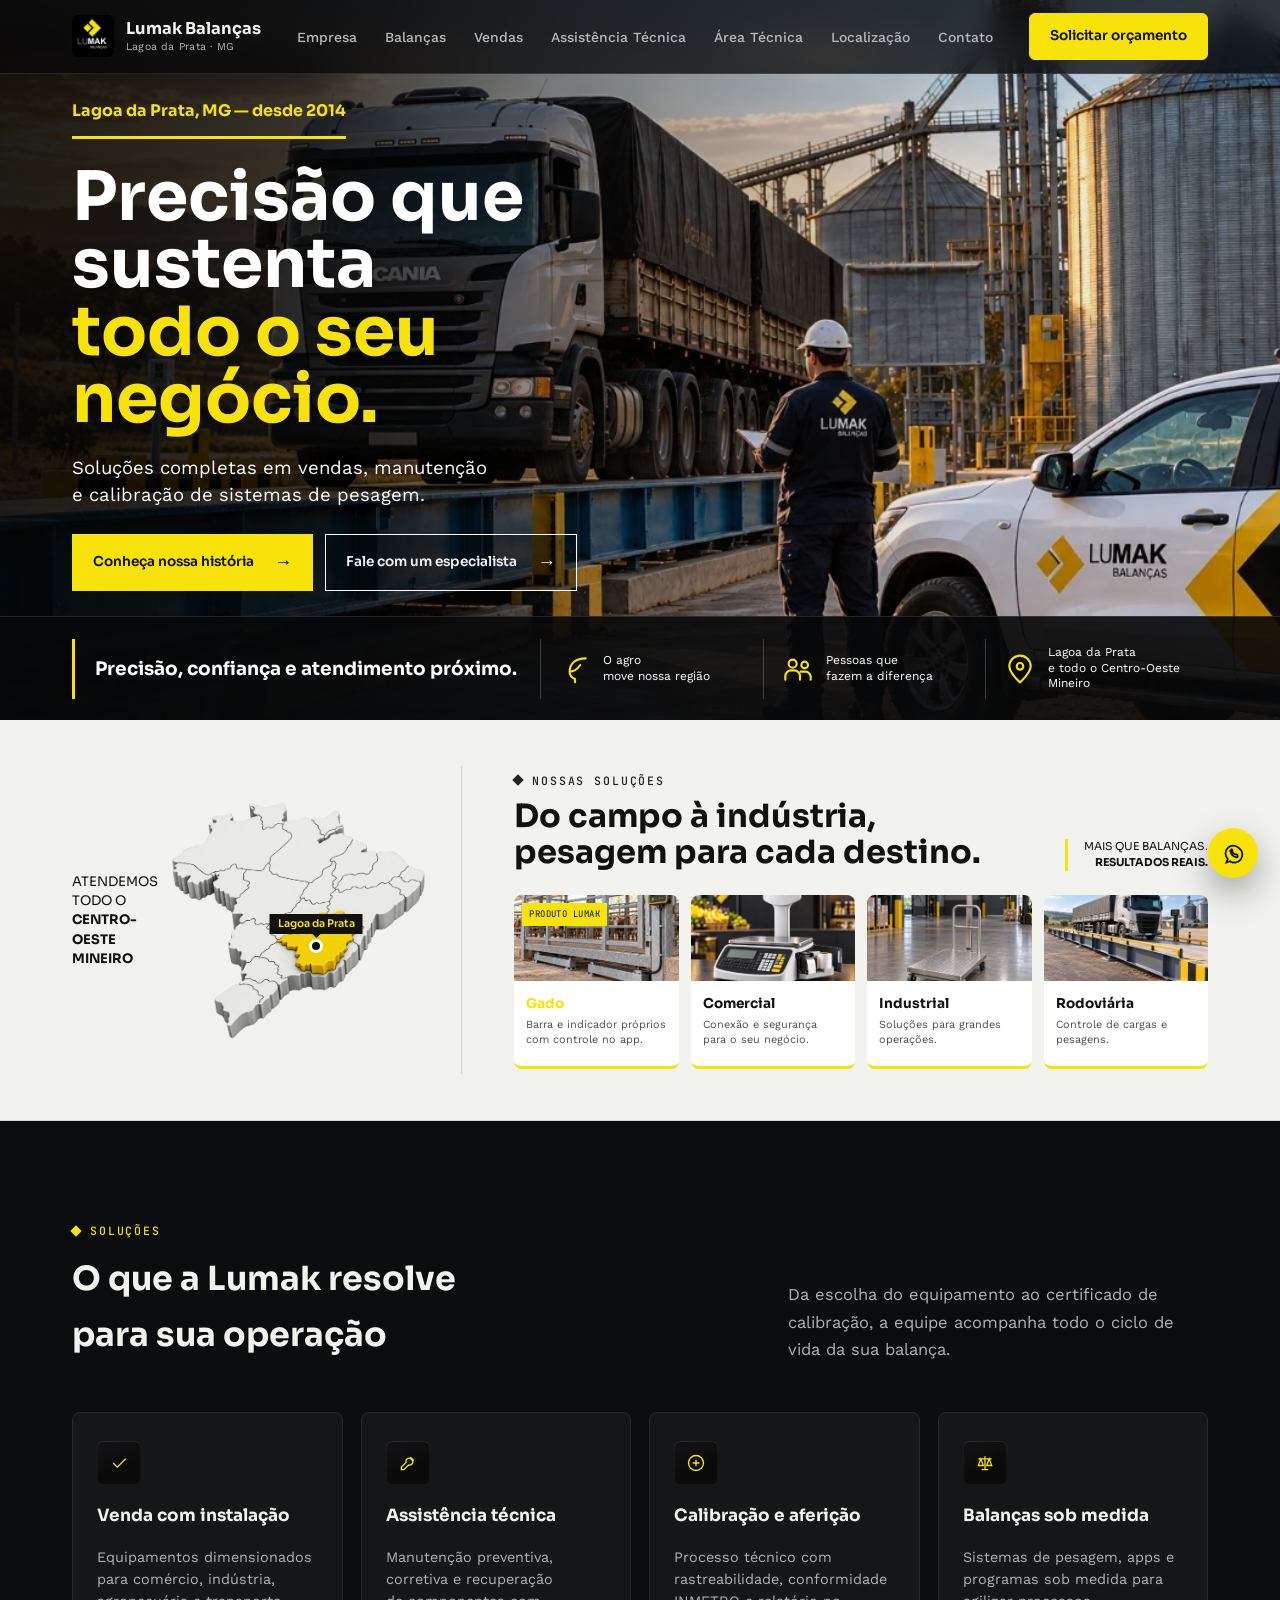
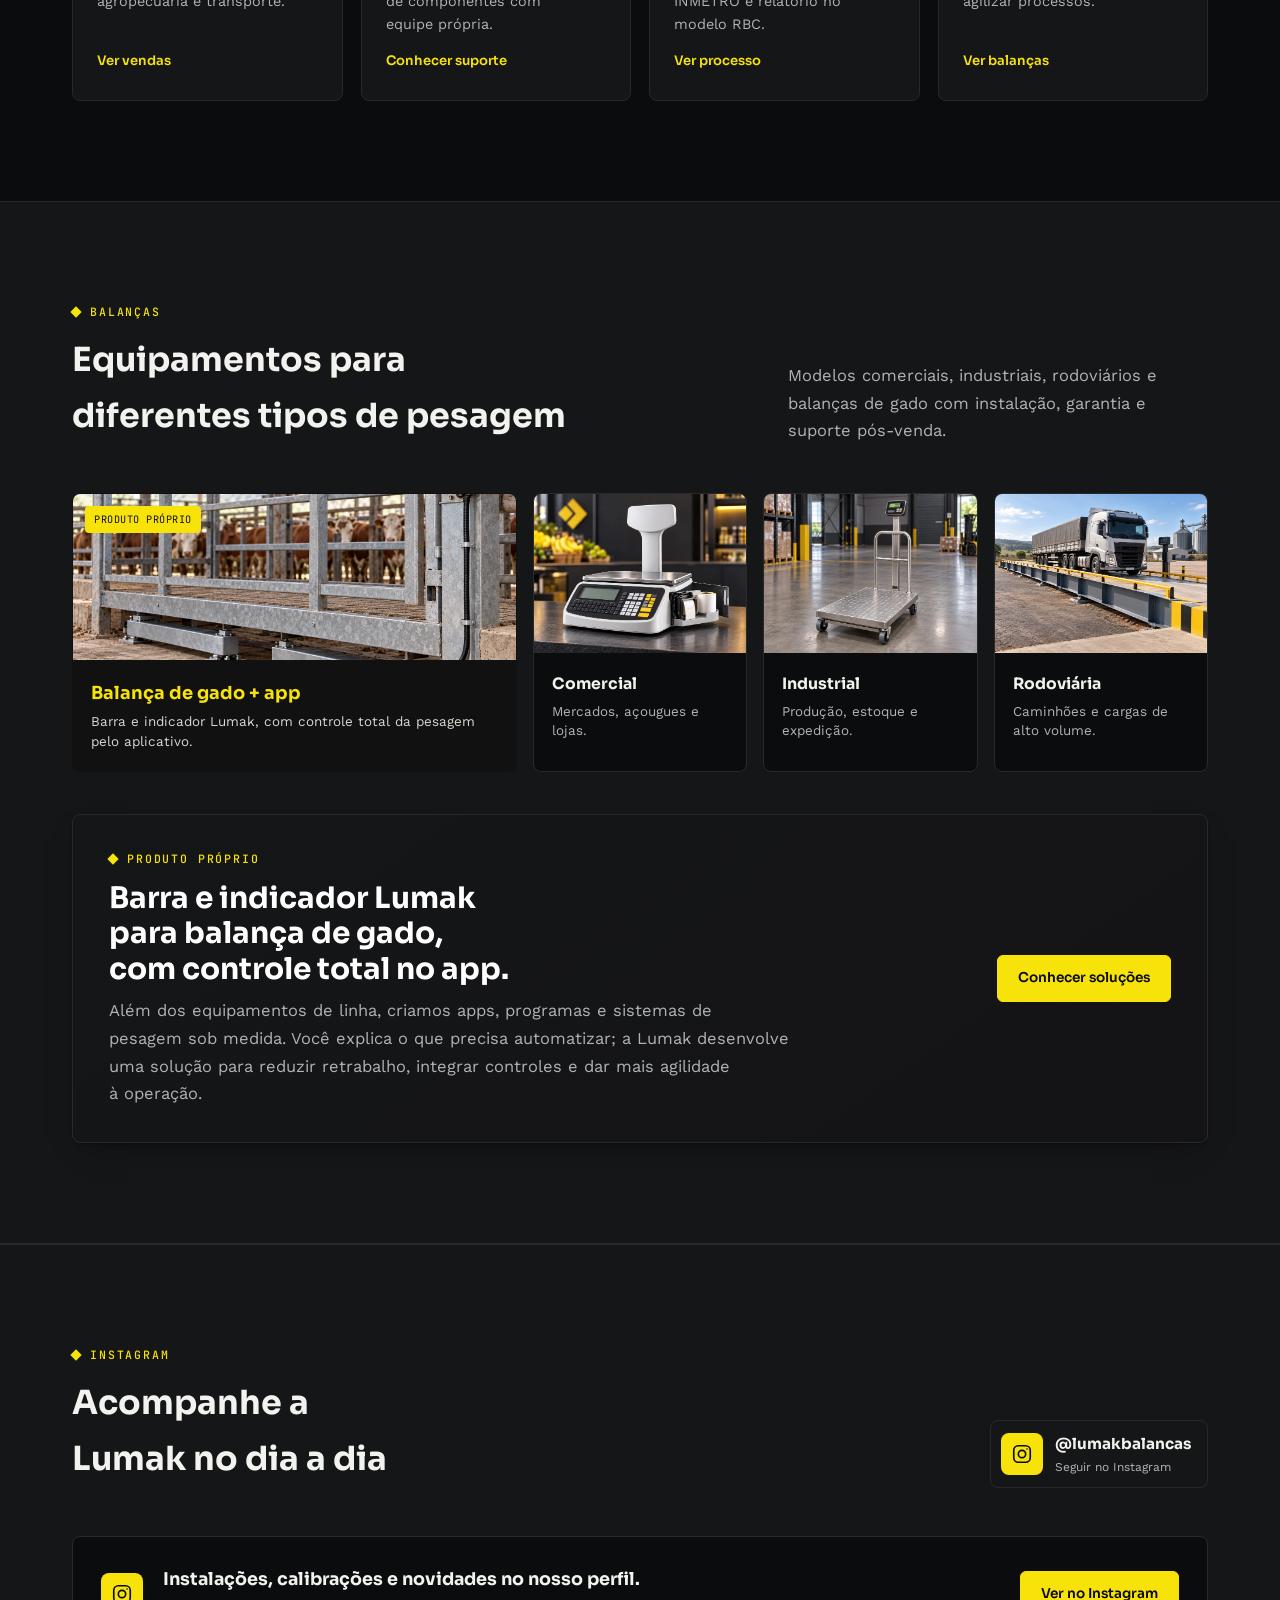
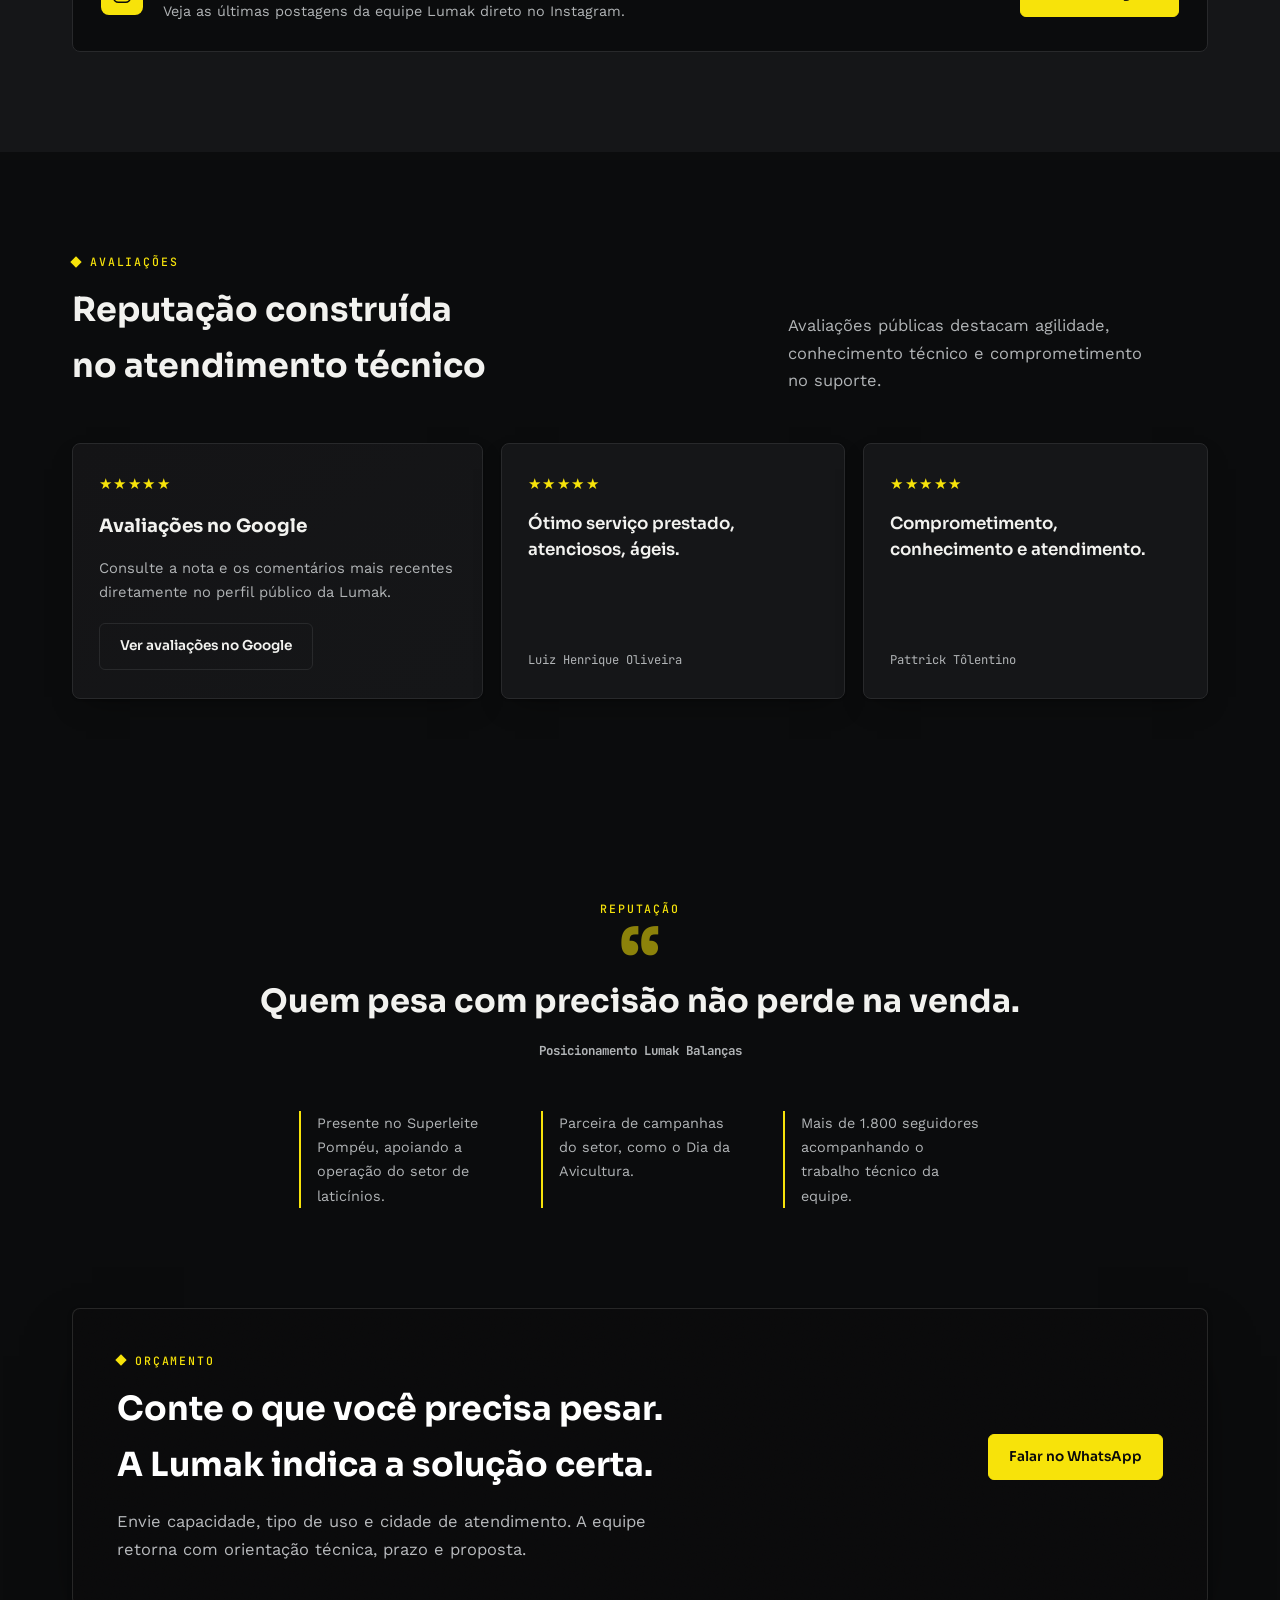
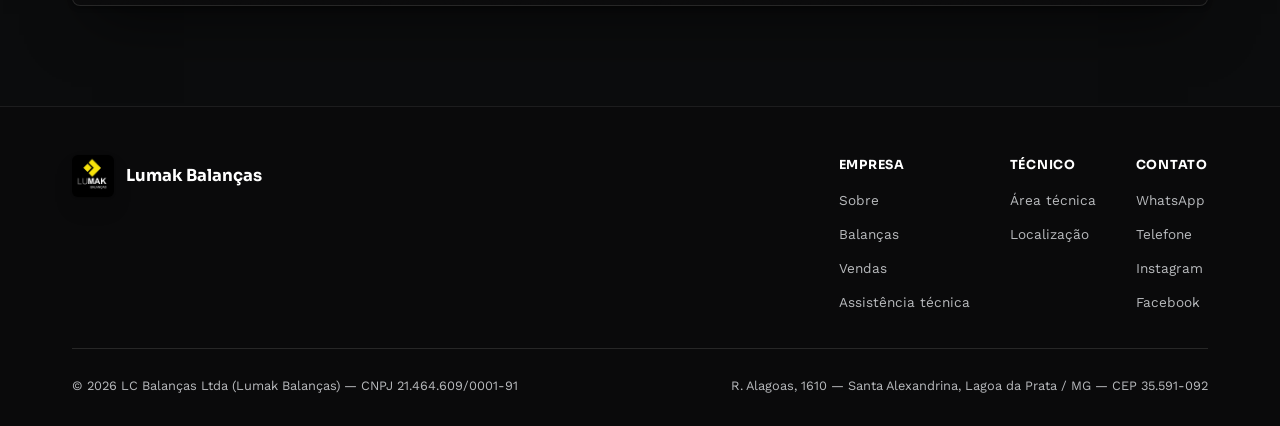
==== commit 7f8f9d15: "Atualiza conteúdo: certificado, remove Systel/analíticas, destaca balança de gado - Troca 'laudo' po" ====
--- a/index.html
+++ b/index.html
@@ -4,11 +4,11 @@
 <meta charset="UTF-8">
 <meta name="viewport" content="width=device-width, initial-scale=1">
 <title>Lumak Balanças — Venda e assistência técnica</title>
-<meta name="description" content="Venda, manutenção, aferição e calibração de balanças comerciais, industriais, rodoviárias e analíticas. Equipe multimarcas com mais de 25 anos de experiência técnica.">
+<meta name="description" content="Venda, manutenção, aferição e calibração de balanças comerciais, industriais, rodoviárias e de gado. Equipe multimarcas com mais de 25 anos de experiência técnica.">
 <link rel="canonical" href="https://lumakbalancas.com/">
 <meta property="og:type" content="website">
 <meta property="og:title" content="Lumak Balanças — Venda e assistência técnica">
-<meta property="og:description" content="Balanças comerciais, industriais, rodoviárias, analíticas e de barras com venda, manutenção, aferição e calibração em Lagoa da Prata e região.">
+<meta property="og:description" content="Balanças comerciais, industriais, rodoviárias e de barras para gado com venda, manutenção, aferição e calibração em Lagoa da Prata e região.">
 <meta property="og:image" content="https://lumakbalancas.com/assets/img/logo.jpg">
 <link rel="preconnect" href="https://fonts.googleapis.com">
 <link rel="preconnect" href="https://fonts.gstatic.com" crossorigin>
@@ -111,13 +111,10 @@
   <div class="wrap region-reach-grid">
     <div class="region-map reveal">
       <p>Atendemos<br>todo o<br><strong>Centro-Oeste<br>Mineiro</strong></p>
-      <div class="region-map-shape" aria-label="Lagoa da Prata, Pará de Minas, Divinópolis e Campo Belo">
-        <span class="map-city map-city-main">Lagoa da Prata</span>
-        <span class="map-city map-city-para">Pará de Minas</span>
-        <span class="map-city map-city-divinopolis">Divinópolis</span>
-        <span class="map-city map-city-campo">Campo Belo</span>
-        <strong aria-hidden="true">MG</strong>
-      </div>
+      <figure class="region-map-figure">
+        <img src="assets/geradas/mapa-minas-gerais.webp" width="1196" height="1118" alt="Mapa do Brasil com Minas Gerais em destaque" loading="lazy">
+        <span class="region-map-pin"><span>Lagoa da Prata</span></span>
+      </figure>
     </div>
     <div class="region-solutions reveal">
       <div class="region-solutions-head">
@@ -128,17 +125,17 @@
         <p>Mais que balanças.<br><strong>Resultados reais.</strong></p>
       </div>
       <div class="region-segment-grid">
+        <a href="balancas.html" class="region-segment region-segment-featured">
+          <img src="assets/geradas/catalogo-pecuaria.webp" alt="Barras e indicador Lumak para pesagem de gado">
+          <strong>Gado</strong>
+          <span>Barra e indicador próprios com controle no app.</span>
+        </a>
         <a href="balancas.html" class="region-segment">
           <img src="assets/geradas/catalogo-comercial.webp" alt="Soluções de pesagem comercial">
           <strong>Comercial</strong>
           <span>Conexão e segurança para o seu negócio.</span>
         </a>
         <a href="balancas.html" class="region-segment">
-          <img src="assets/geradas/catalogo-analitica.webp" alt="Balança analítica de precisão">
-          <strong>Analítica</strong>
-          <span>Pesagem de alta precisão.</span>
-        </a>
-        <a href="balancas.html" class="region-segment">
           <img src="assets/geradas/catalogo-industrial.webp" alt="Soluções de pesagem industrial">
           <strong>Industrial</strong>
           <span>Soluções para grandes operações.</span>
@@ -160,13 +157,13 @@
           <div class="eyebrow"><span class="chip"></span>Soluções</div>
           <h2>O que a Lumak resolve para sua operação</h2>
         </div>
-        <p>Da escolha do equipamento ao laudo técnico, a equipe acompanha todo o ciclo de vida da sua balança.</p>
+        <p>Da escolha do equipamento ao certificado de calibração, a equipe acompanha todo o ciclo de vida da sua balança.</p>
       </div>
       <div class="solution-grid stagger">
         <a class="solution-card reveal" style="--i:0" href="vendas.html">
           <div class="icon-tile"><svg viewBox="0 0 24 24" fill="none" stroke="currentColor" stroke-width="1.6"><path d="M5 12l5 5L20 7"/></svg></div>
           <h3>Venda com instalação</h3>
-          <p>Equipamentos dimensionados para comércio, indústria, laboratório, agro e transporte.</p>
+          <p>Equipamentos dimensionados para comércio, indústria, agropecuária e transporte.</p>
           <span>Ver vendas</span>
         </a>
         <a class="solution-card reveal" style="--i:1" href="assistencia-tecnica.html">
@@ -198,34 +195,30 @@
           <div class="eyebrow"><span class="chip"></span>Balanças</div>
           <h2>Equipamentos para diferentes tipos de pesagem</h2>
         </div>
-        <p>Modelos comerciais, industriais, rodoviários, analíticos e rurais com instalação, garantia e suporte pós-venda.</p>
+        <p>Modelos comerciais, industriais, rodoviários e balanças de gado com instalação, garantia e suporte pós-venda.</p>
       </div>
       <div class="home-product-grid stagger">
-        <a class="mini-product reveal" style="--i:0" href="balancas.html">
+        <a class="mini-product mini-product-featured reveal" style="--i:0" href="balancas.html">
+          <img src="assets/geradas/catalogo-pecuaria.webp" alt="Sistema de pesagem para manejo de gado">
+          <em class="mini-badge">Produto próprio</em>
+          <strong>Balança de gado + app</strong>
+          <span>Barra e indicador Lumak, com controle total da pesagem pelo aplicativo.</span>
+        </a>
+        <a class="mini-product reveal" style="--i:1" href="balancas.html">
           <img src="assets/geradas/catalogo-comercial.webp" alt="Balança comercial em uso">
           <strong>Comercial</strong>
           <span>Mercados, açougues e lojas.</span>
         </a>
-        <a class="mini-product reveal" style="--i:1" href="balancas.html">
+        <a class="mini-product reveal" style="--i:2" href="balancas.html">
           <img src="assets/geradas/catalogo-industrial.webp" alt="Balança industrial em linha de produção">
           <strong>Industrial</strong>
           <span>Produção, estoque e expedição.</span>
         </a>
-        <a class="mini-product reveal" style="--i:2" href="balancas.html">
+        <a class="mini-product reveal" style="--i:3" href="balancas.html">
           <img src="assets/geradas/catalogo-rodoviaria.webp" alt="Caminhão em área de pesagem">
           <strong>Rodoviária</strong>
           <span>Caminhões e cargas de alto volume.</span>
         </a>
-        <a class="mini-product reveal" style="--i:3" href="balancas.html">
-          <img src="assets/geradas/catalogo-analitica.webp" alt="Balança analítica de precisão em laboratório">
-          <strong>Analítica</strong>
-          <span>Laboratório e controle de qualidade.</span>
-        </a>
-        <a class="mini-product reveal" style="--i:4" href="balancas.html">
-          <img src="assets/geradas/catalogo-pecuaria.webp" alt="Sistema de pesagem para manejo de gado">
-          <strong>Gado + app</strong>
-          <span>Barra e indicador próprios com controle total no app.</span>
-        </a>
       </div>
       <div class="custom-callout reveal">
         <div>
@@ -234,6 +227,30 @@
           <p>Além dos equipamentos de linha, criamos apps, programas e sistemas de pesagem sob medida. Você explica o que precisa automatizar; a Lumak desenvolve uma solução para reduzir retrabalho, integrar controles e dar mais agilidade à operação.</p>
         </div>
         <a class="btn btn-yellow" href="balancas.html">Conhecer soluções</a>
+      </div>
+    </div>
+  </section>
+
+  <section class="instagram-feed" id="instagram" data-feed-url="">
+    <div class="wrap">
+      <div class="section-head reveal">
+        <div>
+          <div class="eyebrow"><span class="chip"></span>Instagram</div>
+          <h2>Acompanhe a Lumak no dia a dia</h2>
+        </div>
+        <a class="ig-profile" href="https://www.instagram.com/lumakbalancas/" target="_blank" rel="noopener">
+          <span class="ig-profile-icon"><svg viewBox="0 0 24 24" fill="none" stroke="currentColor" stroke-width="1.8" aria-hidden="true"><rect x="3" y="3" width="18" height="18" rx="5"/><circle cx="12" cy="12" r="4"/><circle cx="17.5" cy="6.5" r="0.9" fill="currentColor" stroke="none"/></svg></span>
+          <span><strong>@lumakbalancas</strong><small>Seguir no Instagram</small></span>
+        </a>
+      </div>
+      <div class="ig-grid" id="igGrid" aria-live="polite"></div>
+      <div class="ig-fallback reveal" id="igFallback">
+        <span class="ig-profile-icon"><svg viewBox="0 0 24 24" fill="none" stroke="currentColor" stroke-width="1.8" aria-hidden="true"><rect x="3" y="3" width="18" height="18" rx="5"/><circle cx="12" cy="12" r="4"/><circle cx="17.5" cy="6.5" r="0.9" fill="currentColor" stroke="none"/></svg></span>
+        <div>
+          <h3>Instalações, calibrações e novidades no nosso perfil.</h3>
+          <p>Veja as últimas postagens da equipe Lumak direto no Instagram.</p>
+        </div>
+        <a class="btn btn-yellow" href="https://www.instagram.com/lumakbalancas/" target="_blank" rel="noopener">Ver no Instagram</a>
       </div>
     </div>
   </section>
--- a/assets/css/style.css
+++ b/assets/css/style.css
@@ -611,10 +611,10 @@
   .region-hero-photo{
     position:absolute;
     inset:0;
-    background-image:url("../geradas/lumak-home-empresa-regiao.png");
+    background-image:url("../geradas/hero-rodoviaria-lumak.webp");
     background-repeat:no-repeat;
-    background-size:165% auto;
-    background-position:100% 20%;
+    background-size:cover;
+    background-position:right 42%;
     transform:scale(1.015);
   }
   .region-hero-photo::after{
@@ -735,41 +735,59 @@
     line-height:1.45;
     text-transform:uppercase;
   }
-  .region-map-shape{
+  .region-map-figure{
     position:relative;
     width:100%;
-    min-height:280px;
-  }
-  .region-map-shape::before{
-    content:"";
-    position:absolute;
-    inset:20px 10px 10px 0;
-    background:#f2dd16;
-    clip-path:polygon(45% 0,57% 12%,73% 8%,79% 25%,96% 38%,84% 53%,89% 72%,69% 78%,57% 100%,40% 85%,19% 92%,22% 69%,5% 55%,14% 36%,7% 20%,28% 16%);
-  }
-  .region-map-shape > strong{
-    position:absolute;
-    inset:50% auto auto 48%;
-    transform:translate(-50%,-50%);
-    color:rgba(0,0,0,0.11);
+    margin:0;
+  }
+  .region-map-figure img{
+    display:block;
+    width:100%;
+    height:auto;
+    mix-blend-mode:multiply;
+  }
+  .region-map-pin{
+    position:absolute;
+    left:57%;
+    top:61%;
+    width:14px;
+    height:14px;
+    margin:-7px 0 0 -7px;
+    border-radius:50%;
+    background:#111;
+    border:3px solid #fff;
+    box-shadow:0 0 0 0 rgba(17,17,17,0.45);
+    animation:mapPulse 2.4s ease-out infinite;
+  }
+  .region-map-pin span{
+    position:absolute;
+    left:50%;
+    bottom:calc(100% + 8px);
+    transform:translateX(-50%);
+    padding:5px 8px;
+    white-space:nowrap;
     font-family:"Sora",Arial,sans-serif;
-    font-size:4.5rem;
-    line-height:1;
-  }
-  .map-city{
-    position:absolute;
-    z-index:2;
-    white-space:nowrap;
-    font-size:0.67rem;
+    font-size:0.66rem;
     font-weight:600;
     line-height:1;
-  }
-  .map-city::before{ content:""; display:inline-block; width:7px; height:7px; margin-right:5px; border-radius:50%; background:#111; }
-  .map-city-main{ left:24%; top:48%; font-size:0.78rem; }
-  .map-city-main::before{ width:13px; height:13px; background:var(--brand-yellow); border:4px solid #111; vertical-align:-4px; }
-  .map-city-para{ left:48%; top:17%; }
-  .map-city-divinopolis{ left:0; top:67%; }
-  .map-city-campo{ left:40%; bottom:4%; }
+    color:var(--brand-yellow);
+    background:#111;
+  }
+  .region-map-pin span::after{
+    content:"";
+    position:absolute;
+    left:50%;
+    top:100%;
+    margin-left:-4px;
+    border:4px solid transparent;
+    border-top-color:#111;
+  }
+  @keyframes mapPulse{
+    0%{ box-shadow:0 0 0 0 rgba(17,17,17,0.45); }
+    70%{ box-shadow:0 0 0 14px rgba(17,17,17,0); }
+    100%{ box-shadow:0 0 0 0 rgba(17,17,17,0); }
+  }
+  @media (prefers-reduced-motion: reduce){ .region-map-pin{ animation:none; } }
 
   .region-solutions{ display:flex; flex-direction:column; justify-content:center; min-width:0; }
   .region-solutions-head{ display:flex; align-items:flex-end; justify-content:space-between; gap:24px; margin-bottom:24px; }
@@ -792,6 +810,22 @@
     text-align:right;
   }
   .region-segment-grid{ display:grid; grid-template-columns:repeat(4,minmax(0,1fr)); gap:12px; }
+  .region-segment-featured{ position:relative; background:#111; border-bottom-color:var(--brand-yellow); }
+  .region-segment-featured strong{ color:var(--brand-yellow); }
+  .region-segment-featured span{ color:#d8d8d2; }
+  .region-segment-featured::after{
+    content:"Produto Lumak";
+    position:absolute;
+    top:8px;
+    left:8px;
+    padding:4px 7px;
+    font-family:"JetBrains Mono",monospace;
+    font-size:0.56rem;
+    letter-spacing:0.05em;
+    text-transform:uppercase;
+    color:#111;
+    background:var(--brand-yellow);
+  }
   .region-segment{ min-width:0; color:#111; text-decoration:none; background:#fff; border-bottom:3px solid var(--brand-yellow); overflow:hidden; }
   .region-segment img{ width:100%; aspect-ratio:1.9/1; object-fit:cover; filter:saturate(0.86) contrast(1.03); transition:transform .35s ease; }
   .region-segment:hover img{ transform:scale(1.04); }
@@ -814,7 +848,7 @@
     .home-region .region-site-header .mobile-panel{ position:absolute; top:100%; left:0; right:0; background:#0b0c0d; }
     .home-region .region-site-header .region-search{ display:none; }
     .region-hero{ min-height:0; }
-    .region-hero-photo{ background-size:auto 180%; background-position:64% 10%; }
+    .region-hero-photo{ background-size:cover; background-position:62% center; }
     .region-hero-photo::after{ background:rgba(3,4,4,0.58); }
     .region-hero-inner{ min-height:690px; padding-top:122px; padding-bottom:190px; align-items:flex-start; }
     .region-hero-copy{ width:min(580px, 88vw); }
@@ -829,7 +863,7 @@
 
   @media (max-width: 620px){
     .home-region .region-site-header .brand-text{ font-size:1rem; }
-    .region-hero-photo{ background-size:auto 180%; background-position:63% 10%; }
+    .region-hero-photo{ background-size:cover; background-position:66% center; }
     .region-hero-photo::after{ background:linear-gradient(90deg, rgba(3,4,4,0.88), rgba(3,4,4,0.43)); }
     .region-hero-inner{ min-height:670px; padding-top:120px; padding-bottom:208px; }
     .region-hero-copy{ width:100%; max-width:100%; min-width:0; overflow:hidden; }
@@ -848,7 +882,7 @@
     .region-reach-grid{ padding-top:54px; padding-bottom:54px; }
     .region-map{ grid-template-columns:1fr; }
     .region-map > p{ margin-bottom:12px; }
-    .region-map-shape{ min-height:260px; }
+    .region-map-figure{ max-width:340px; margin:0 auto; }
     .region-solutions-head{ align-items:flex-start; flex-direction:column; }
     .region-solutions-head > p{ text-align:left; }
     .region-segment-grid{ grid-template-columns:1fr 1fr; }
@@ -1286,3 +1320,82 @@
     .coverage-contact{ grid-column:auto; }
     .floating-whatsapp{ right:16px; bottom:16px; width:48px; height:48px; }
   }
+
+  /* Destaque balança de gado */
+  .home-product-grid{ grid-template-columns:repeat(5,minmax(0,1fr)); }
+  .mini-product-featured{ position:relative; grid-column:span 2; background:#111; border-color:#111; }
+  .mini-product-featured img{ aspect-ratio:8/3; }
+  .mini-product-featured strong{ color:var(--brand-yellow); font-size:1.12rem; }
+  .mini-product-featured span{ color:#d8d8d2; }
+  .mini-badge,
+  .product-badge{
+    position:absolute;
+    top:12px;
+    left:12px;
+    z-index:2;
+    padding:5px 9px;
+    font-family:"JetBrains Mono",monospace;
+    font-style:normal;
+    font-size:0.64rem;
+    letter-spacing:0.05em;
+    text-transform:uppercase;
+    color:#111;
+    background:var(--brand-yellow);
+    border-radius:4px;
+  }
+  .product-grid{ grid-template-columns:repeat(5,minmax(0,1fr)); }
+  .product-card-featured{ grid-column:span 2; background:#111; border-color:#111; }
+  .product-card-featured .product-thumb{ position:relative; aspect-ratio:8/3; }
+  .product-card-featured h3{ color:var(--brand-yellow); font-size:1.2rem; }
+  .product-card-featured p{ color:#d8d8d2; }
+  .product-card-featured .go{ color:var(--brand-yellow); }
+  .product-card.product-card-featured:hover{ border-color:#111; }
+  @media (max-width: 900px){ .product-card-featured .product-thumb{ aspect-ratio:16/7; } }
+  .featured-card-highlight{ order:-1; background:#111; border-color:#111; }
+  .featured-card-highlight h3{ color:var(--brand-yellow); }
+  .featured-card-highlight p{ color:#d8d8d2; }
+  .featured-card-highlight .product-specs span{ color:#f2f2ef; border-color:rgba(255,255,255,0.22); background:rgba(255,255,255,0.06); }
+  .featured-card-highlight .btn-ghost{ color:#111; background:var(--brand-yellow); border-color:var(--brand-yellow); }
+  .featured-card-highlight .price-tag{ color:#111 !important; background:var(--brand-yellow) !important; }
+
+  @media (max-width: 900px){
+    .home-product-grid, .product-grid{ grid-template-columns:repeat(3,minmax(0,1fr)); }
+    .mini-product-featured, .product-card-featured{ grid-column:1 / -1; }
+    .mini-product-featured img{ aspect-ratio:16/7; }
+  }
+  @media (max-width: 620px){
+    .home-product-grid, .product-grid{ grid-template-columns:1fr; }
+    .mini-product-featured img{ aspect-ratio:4/3; }
+  }
+
+  /* Feed do Instagram */
+  .instagram-feed{ background:var(--surface); border-top:1px solid var(--line); }
+  .ig-profile{ display:inline-flex; align-items:center; gap:12px; color:var(--ink); text-decoration:none; padding:10px 16px 10px 10px; border:1px solid var(--line); border-radius:8px; transition:border-color .2s ease; }
+  .ig-profile:hover{ border-color:var(--brand-yellow); }
+  .ig-profile strong{ display:block; font-family:"Sora"; font-size:0.95rem; }
+  .ig-profile small{ display:block; color:var(--muted); font-size:0.75rem; }
+  .ig-profile-icon{ width:42px; height:42px; flex:none; display:grid; place-items:center; border-radius:8px; color:var(--brand-black); background:var(--brand-yellow); }
+  .ig-profile-icon svg{ width:22px; height:22px; }
+  .ig-grid{ display:grid; grid-template-columns:repeat(6,minmax(0,1fr)); gap:12px; }
+  .ig-grid:empty{ display:none; }
+  .ig-post{ position:relative; display:block; aspect-ratio:1; overflow:hidden; border-radius:8px; background:var(--bg); }
+  .ig-post img{ width:100%; height:100%; object-fit:cover; display:block; transition:transform .4s cubic-bezier(.16,.8,.24,1); }
+  .ig-post:hover img{ transform:scale(1.05); }
+  .ig-post-overlay{ position:absolute; inset:0; display:flex; align-items:flex-end; padding:12px; background:linear-gradient(180deg, rgba(0,0,0,0) 40%, rgba(0,0,0,0.82)); opacity:0; transition:opacity .25s ease; }
+  .ig-post:hover .ig-post-overlay, .ig-post:focus-visible .ig-post-overlay{ opacity:1; }
+  .ig-post-overlay p{ margin:0; color:#fff; font-size:0.74rem; line-height:1.4; display:-webkit-box; -webkit-line-clamp:3; -webkit-box-orient:vertical; overflow:hidden; }
+  .ig-post-type{ position:absolute; top:8px; right:8px; width:26px; height:26px; display:grid; place-items:center; border-radius:6px; color:#fff; background:rgba(0,0,0,0.5); }
+  .ig-post-type svg{ width:14px; height:14px; }
+  .ig-fallback{ display:flex; align-items:center; gap:20px; padding:28px; border:1px solid var(--line); border-radius:8px; background:var(--bg); }
+  .ig-fallback h3{ font-size:1.1rem; margin:0 0 4px; }
+  .ig-fallback p{ margin:0; color:var(--muted); font-size:0.9rem; }
+  .ig-fallback .btn{ margin-left:auto; flex:none; }
+  .ig-fallback[hidden]{ display:none; }
+  @media (max-width: 900px){
+    .ig-grid{ grid-template-columns:repeat(3,minmax(0,1fr)); }
+  }
+  @media (max-width: 620px){
+    .ig-grid{ grid-template-columns:repeat(2,minmax(0,1fr)); gap:8px; }
+    .ig-fallback{ flex-direction:column; align-items:flex-start; }
+    .ig-fallback .btn{ margin-left:0; width:100%; justify-content:center; }
+  }
